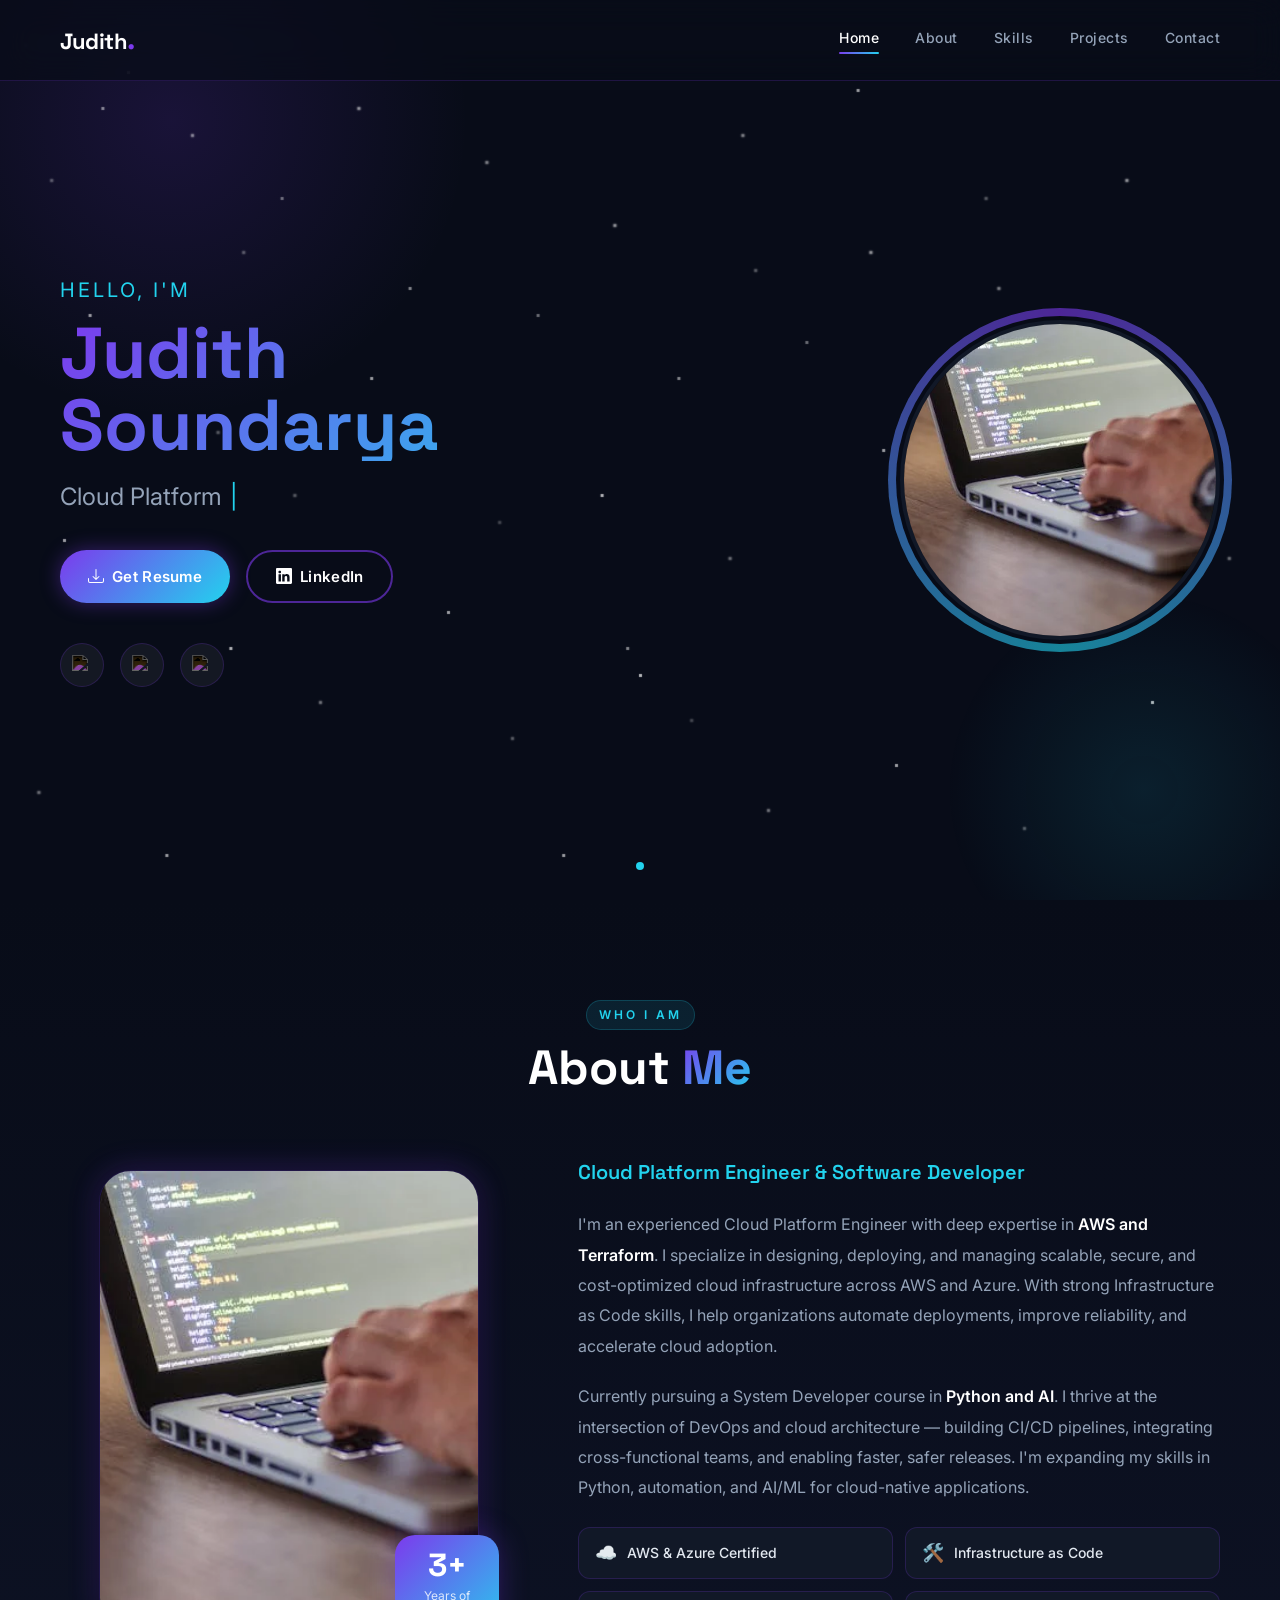
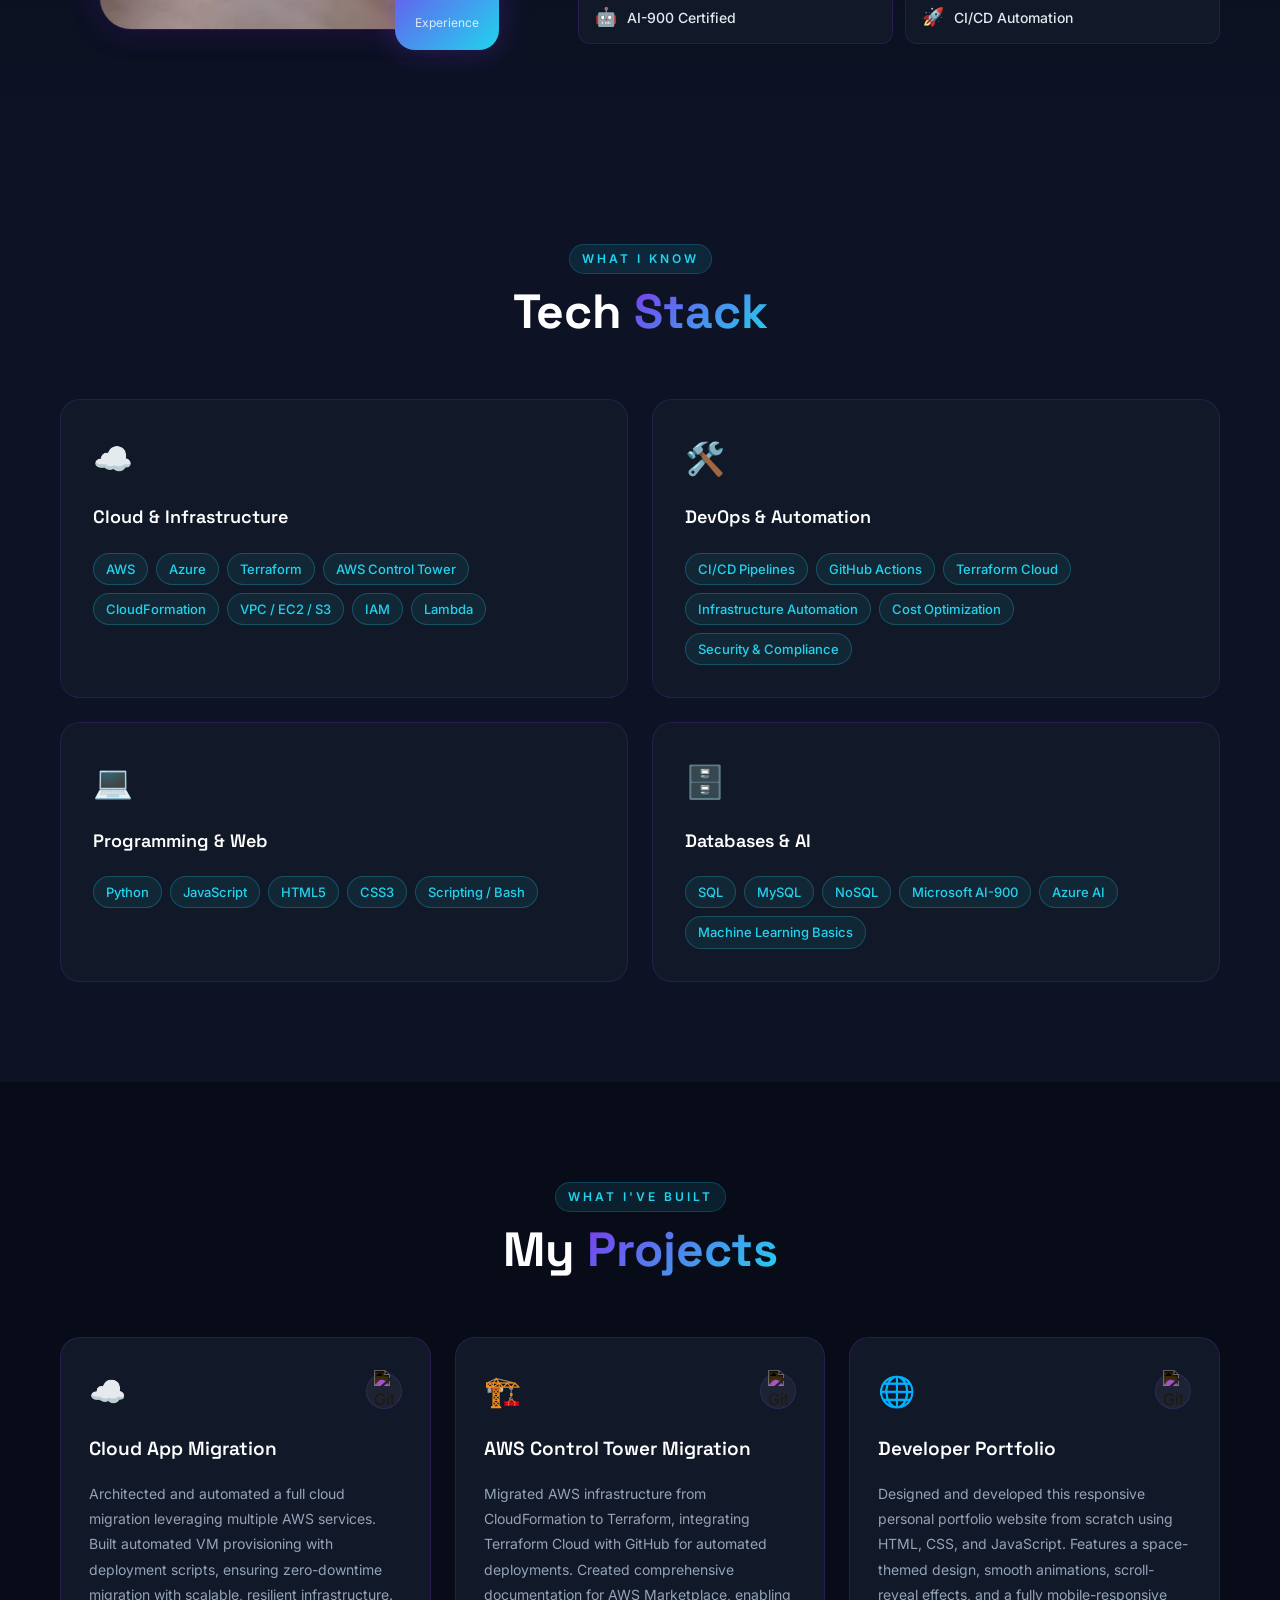
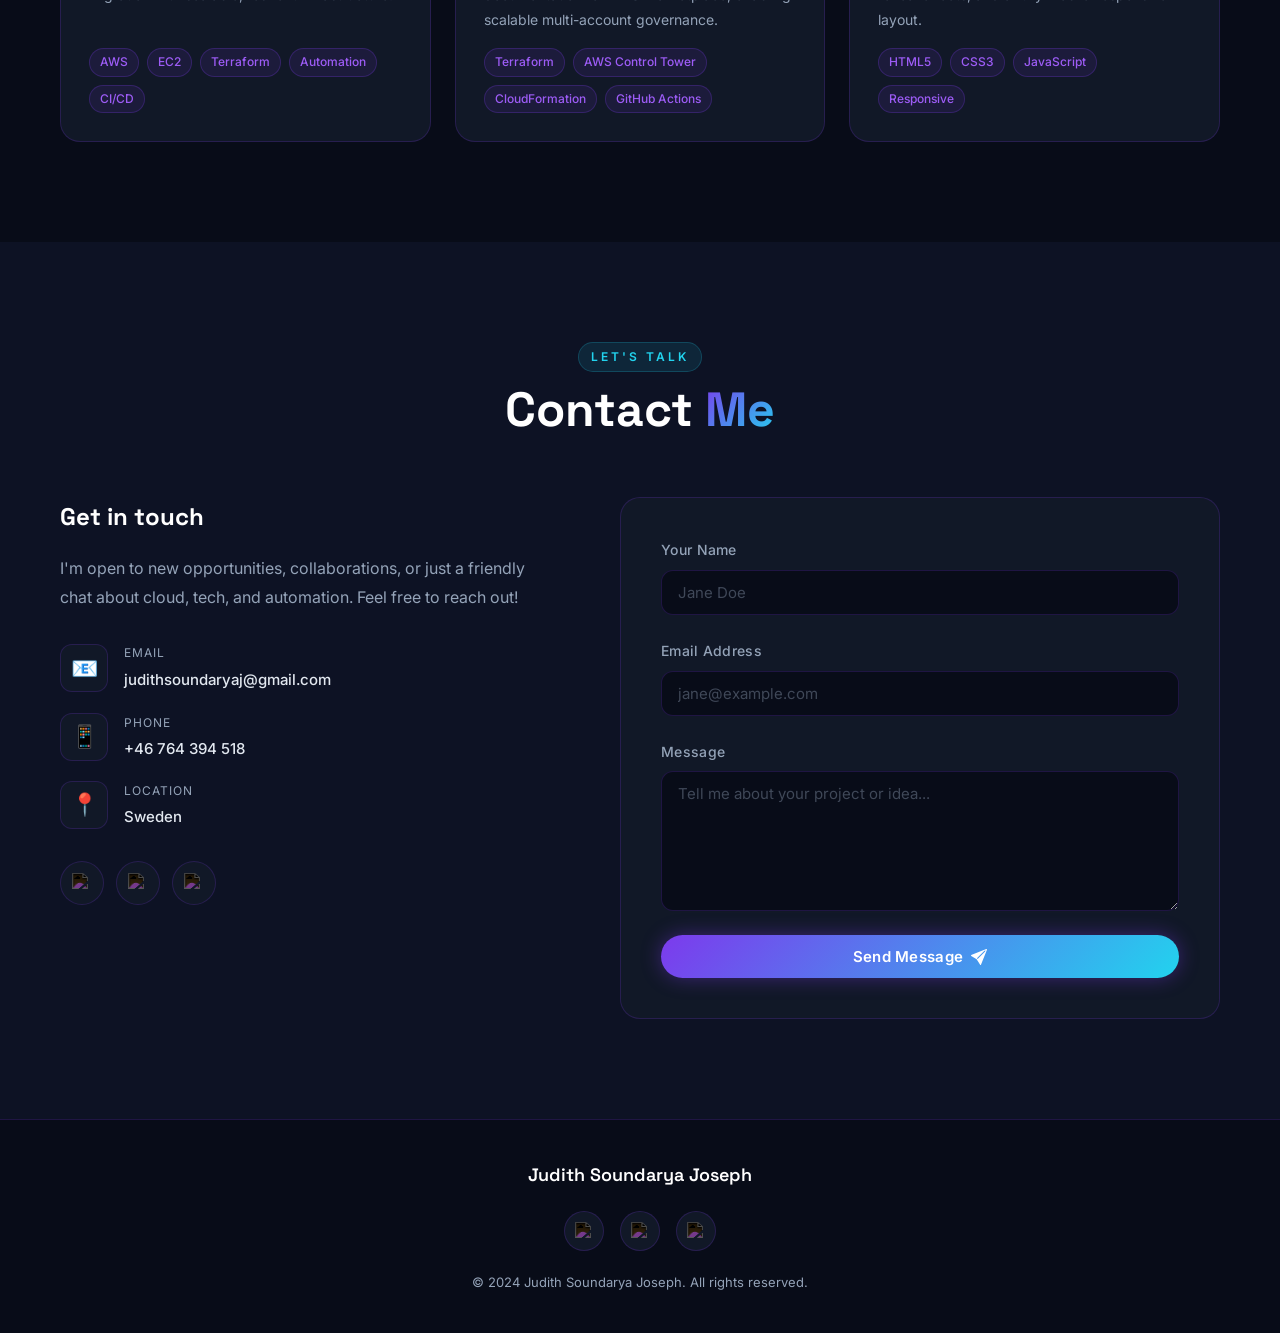
==== index.html @ a91fd7ee "Create index.html for personal portfolio This HTML file serves as a personal portfolio for Judith So" ====
<!DOCTYPE html>
<html lang="en">
<head>
    <meta charset="utf-8">
    <meta name="viewport" content="width=device-width, initial-scale=1">
    <meta name="description" content="Judith Soundarya Joseph — Cloud Platform Engineer specializing in AWS, Terraform, and DevOps. Portfolio showcasing cloud infrastructure, automation, and software engineering projects.">
    <meta property="og:title" content="Judith Soundarya Joseph | Cloud Platform Engineer">
    <meta property="og:description" content="Cloud Platform Engineer with 3+ years of experience in AWS, Terraform, and DevOps automation.">
    <meta property="og:type" content="website">
    <title>Judith Soundarya Joseph | Cloud Platform Engineer</title>
    <link rel="preconnect" href="https://fonts.googleapis.com">
    <link rel="preconnect" href="https://fonts.gstatic.com" crossorigin>
    <link href="https://fonts.googleapis.com/css2?family=Inter:wght@300;400;500;600;700;800&family=Space+Grotesk:wght@400;500;600;700&display=swap" rel="stylesheet">
    <link rel="stylesheet" href="portfolio.css">
    <link rel="stylesheet" href="responsive.css">
</head>

<body>

    <!-- ===== NAVBAR ===== -->
    <header class="header" id="header">
        <nav class="navbar" id="navbar">
            <div class="logo">
                <a href="#home" class="logo-link">
                    <span class="logo-text">Judith<span class="logo-accent">.</span></span>
                </a>
            </div>
            <div class="menu-list-text" id="menu-list-text">
                <a href="#home" class="nav-link active" id="nav-home">Home</a>
                <a href="#about" class="nav-link" id="nav-about">About</a>
                <a href="#skills" class="nav-link" id="nav-skills">Skills</a>
                <a href="#projects" class="nav-link" id="nav-projects">Projects</a>
                <a href="#contact" class="nav-link" id="nav-contact">Contact</a>
            </div>
            <button class="hamburger" id="hamburger" aria-label="Toggle menu" aria-expanded="false">
                <span class="ham-bar"></span>
                <span class="ham-bar"></span>
                <span class="ham-bar"></span>
            </button>
        </nav>
    </header>

    <!-- ===== HERO ===== -->
    <section id="home" class="hero">
        <div class="stars"></div>
        <div class="shooting-star"></div>
        <div class="shooting-star"></div>
        <div class="shooting-star"></div>
        <div class="shooting-star"></div>
        <div class="shooting-star"></div>
        <div class="hero-content">
            <p class="greet-heading reveal">Hello, I'm</p>
            <h1 class="my-heading reveal">Judith Soundarya</h1>
            <h2 class="sub-heading reveal">
                <span class="typed-text" id="typed-text"></span><span class="cursor">|</span>
            </h2>
            <div class="hero-buttons reveal">
                <a href="JudithSoundaryaJResume.docx" target="_blank" class="btn primary-btn" id="btn-resume">
                    <svg xmlns="http://www.w3.org/2000/svg" width="16" height="16" fill="currentColor" viewBox="0 0 16 16"><path d="M.5 9.9a.5.5 0 0 1 .5.5v2.5a1 1 0 0 0 1 1h12a1 1 0 0 0 1-1v-2.5a.5.5 0 0 1 1 0v2.5a2 2 0 0 1-2 2H2a2 2 0 0 1-2-2v-2.5a.5.5 0 0 1 .5-.5z"/><path d="M7.646 11.854a.5.5 0 0 0 .708 0l3-3a.5.5 0 0 0-.708-.708L8.5 10.293V1.5a.5.5 0 0 0-1 0v8.793L5.354 8.146a.5.5 0 1 0-.708.708l3 3z"/></svg>
                    Get Resume
                </a>
                <a href="https://www.linkedin.com/in/judith-soundarya-joseph-0592a0141" target="_blank" class="btn ghost-btn" id="btn-linkedin">
                    <svg xmlns="http://www.w3.org/2000/svg" width="16" height="16" fill="currentColor" viewBox="0 0 16 16"><path d="M0 1.146C0 .513.526 0 1.175 0h13.65C15.474 0 16 .513 16 1.146v13.708c0 .633-.526 1.146-1.175 1.146H1.175C.526 16 0 15.487 0 14.854V1.146zm4.943 12.248V6.169H2.542v7.225h2.401zm-1.2-8.212c.837 0 1.358-.554 1.358-1.248-.015-.709-.52-1.248-1.342-1.248-.822 0-1.359.54-1.359 1.248 0 .694.521 1.248 1.327 1.248h.016zm4.908 8.212V9.359c0-.216.016-.432.08-.586.173-.431.568-.878 1.232-.878.869 0 1.216.662 1.216 1.634v3.865h2.401V9.25c0-2.22-1.184-3.252-2.764-3.252-1.274 0-1.845.7-2.165 1.193v.025h-.016a5.54 5.54 0 0 1 .016-.025V6.169h-2.4c.03.678 0 7.225 0 7.225h2.4z"/></svg>
                    LinkedIn
                </a>
            </div>
            <div class="hero-social reveal">
                <a href="https://github.com/judith2702" target="_blank" class="social-link" aria-label="GitHub">
                    <img src="icons/github.svg" alt="GitHub" class="hero-social-icon">
                </a>
                <a href="https://www.instagram.com/judith_shajoe?utm_source=qr&igsh=MWVqMm1wNnYyNDZhdg==" target="_blank" class="social-link" aria-label="Instagram">
                    <img src="icons/instagram.svg" alt="Instagram" class="hero-social-icon">
                </a>
                <a href="https://www.linkedin.com/in/judith-soundarya-joseph-0592a0141" target="_blank" class="social-link" aria-label="LinkedIn">
                    <img src="icons/linkedin.svg" alt="LinkedIn" class="hero-social-icon">
                </a>
            </div>
        </div>
        <div class="hero-image-wrapper reveal">
            <div class="hero-image-ring"></div>
            <img src="myimage.png" alt="Judith Soundarya Joseph" class="hero-image">
        </div>
        <a href="#about" class="scroll-down" aria-label="Scroll down">
            <span class="scroll-dot"></span>
        </a>
    </section>

    <!-- ===== ABOUT ===== -->
    <section id="about" class="about">
        <div class="section-header reveal">
            <span class="section-tag">Who I am</span>
            <h2 class="section-title">About <span class="accent">Me</span></h2>
        </div>
        <div class="about-grid">
            <div class="about-image-col reveal">
                <div class="about-img-container">
                    <img src="myimage.png" alt="Judith Soundarya Joseph" class="about-img">
                    <div class="about-img-badge">
                        <span class="badge-number">3+</span>
                        <span class="badge-label">Years of<br>Experience</span>
                    </div>
                </div>
            </div>
            <div class="about-text-col reveal">
                <h3 class="about-subtitle">Cloud Platform Engineer &amp; Software Developer</h3>
                <p class="about-para">
                    I'm an experienced Cloud Platform Engineer with deep expertise in <strong>AWS and Terraform</strong>.
                    I specialize in designing, deploying, and managing scalable, secure, and cost-optimized cloud infrastructure
                    across AWS and Azure. With strong Infrastructure as Code skills, I help organizations automate deployments,
                    improve reliability, and accelerate cloud adoption.
                </p>
                <p class="about-para">
                    Currently pursuing a System Developer course in <strong>Python and AI</strong>.
                    I thrive at the intersection of DevOps and cloud architecture — building CI/CD pipelines,
                    integrating cross-functional teams, and enabling faster, safer releases. I'm expanding my skills
                    in Python, automation, and AI/ML for cloud-native applications.
                </p>
                <div class="about-highlights">
                    <div class="highlight-item">
                        <span class="highlight-icon">☁️</span>
                        <span>AWS &amp; Azure Certified</span>
                    </div>
                    <div class="highlight-item">
                        <span class="highlight-icon">🛠️</span>
                        <span>Infrastructure as Code</span>
                    </div>
                    <div class="highlight-item">
                        <span class="highlight-icon">🤖</span>
                        <span>AI-900 Certified</span>
                    </div>
                    <div class="highlight-item">
                        <span class="highlight-icon">🚀</span>
                        <span>CI/CD Automation</span>
                    </div>
                </div>
            </div>
        </div>
    </section>

    <!-- ===== SKILLS ===== -->
    <section id="skills" class="skills">
        <div class="section-header reveal">
            <span class="section-tag">What I know</span>
            <h2 class="section-title">Tech <span class="accent">Stack</span></h2>
        </div>
        <div class="skills-grid">

            <div class="skill-category reveal">
                <div class="skill-category-icon">☁️</div>
                <h3 class="skill-category-title">Cloud &amp; Infrastructure</h3>
                <div class="skill-badges">
                    <span class="skill-badge">AWS</span>
                    <span class="skill-badge">Azure</span>
                    <span class="skill-badge">Terraform</span>
                    <span class="skill-badge">AWS Control Tower</span>
                    <span class="skill-badge">CloudFormation</span>
                    <span class="skill-badge">VPC / EC2 / S3</span>
                    <span class="skill-badge">IAM</span>
                    <span class="skill-badge">Lambda</span>
                </div>
            </div>

            <div class="skill-category reveal">
                <div class="skill-category-icon">🛠️</div>
                <h3 class="skill-category-title">DevOps &amp; Automation</h3>
                <div class="skill-badges">
                    <span class="skill-badge">CI/CD Pipelines</span>
                    <span class="skill-badge">GitHub Actions</span>
                    <span class="skill-badge">Terraform Cloud</span>
                    <span class="skill-badge">Infrastructure Automation</span>
                    <span class="skill-badge">Cost Optimization</span>
                    <span class="skill-badge">Security &amp; Compliance</span>
                </div>
            </div>

            <div class="skill-category reveal">
                <div class="skill-category-icon">💻</div>
                <h3 class="skill-category-title">Programming &amp; Web</h3>
                <div class="skill-badges">
                    <span class="skill-badge">Python</span>
                    <span class="skill-badge">JavaScript</span>
                    <span class="skill-badge">HTML5</span>
                    <span class="skill-badge">CSS3</span>
                    <span class="skill-badge">Scripting / Bash</span>
                </div>
            </div>

            <div class="skill-category reveal">
                <div class="skill-category-icon">🗄️</div>
                <h3 class="skill-category-title">Databases &amp; AI</h3>
                <div class="skill-badges">
                    <span class="skill-badge">SQL</span>
                    <span class="skill-badge">MySQL</span>
                    <span class="skill-badge">NoSQL</span>
                    <span class="skill-badge">Microsoft AI-900</span>
                    <span class="skill-badge">Azure AI</span>
                    <span class="skill-badge">Machine Learning Basics</span>
                </div>
            </div>

        </div>
    </section>

    <!-- ===== PROJECTS ===== -->
    <section id="projects" class="projects">
        <div class="section-header reveal">
            <span class="section-tag">What I've built</span>
            <h2 class="section-title">My <span class="accent">Projects</span></h2>
        </div>
        <div class="projects-grid">

            <div class="project-card reveal">
                <div class="project-card-header">
                    <span class="project-icon">☁️</span>
                    <div class="project-links">
                        <a href="https://github.com/judith2702" target="_blank" class="project-link-icon" aria-label="View on GitHub">
                            <img src="icons/github.svg" alt="GitHub" style="width:20px;filter:invert(1)">
                        </a>
                    </div>
                </div>
                <h3 class="project-title">Cloud App Migration</h3>
                <p class="project-desc">
                    Architected and automated a full cloud migration leveraging multiple AWS services.
                    Built automated VM provisioning with deployment scripts, ensuring zero-downtime migration
                    with scalable, resilient infrastructure.
                </p>
                <div class="project-tags">
                    <span class="project-tag">AWS</span>
                    <span class="project-tag">EC2</span>
                    <span class="project-tag">Terraform</span>
                    <span class="project-tag">Automation</span>
                    <span class="project-tag">CI/CD</span>
                </div>
            </div>

            <div class="project-card reveal">
                <div class="project-card-header">
                    <span class="project-icon">🏗️</span>
                    <div class="project-links">
                        <a href="https://github.com/judith2702" target="_blank" class="project-link-icon" aria-label="View on GitHub">
                            <img src="icons/github.svg" alt="GitHub" style="width:20px;filter:invert(1)">
                        </a>
                    </div>
                </div>
                <h3 class="project-title">AWS Control Tower Migration</h3>
                <p class="project-desc">
                    Migrated AWS infrastructure from CloudFormation to Terraform, integrating Terraform Cloud
                    with GitHub for automated deployments. Created comprehensive documentation
                    for AWS Marketplace, enabling scalable multi-account governance.
                </p>
                <div class="project-tags">
                    <span class="project-tag">Terraform</span>
                    <span class="project-tag">AWS Control Tower</span>
                    <span class="project-tag">CloudFormation</span>
                    <span class="project-tag">GitHub Actions</span>
                </div>
            </div>

            <div class="project-card reveal">
                <div class="project-card-header">
                    <span class="project-icon">🌐</span>
                    <div class="project-links">
                        <a href="https://github.com/judith2702" target="_blank" class="project-link-icon" aria-label="View on GitHub">
                            <img src="icons/github.svg" alt="GitHub" style="width:20px;filter:invert(1)">
                        </a>
                    </div>
                </div>
                <h3 class="project-title">Developer Portfolio</h3>
                <p class="project-desc">
                    Designed and developed this responsive personal portfolio website from scratch using
                    HTML, CSS, and JavaScript. Features a space-themed design, smooth animations,
                    scroll-reveal effects, and a fully mobile-responsive layout.
                </p>
                <div class="project-tags">
                    <span class="project-tag">HTML5</span>
                    <span class="project-tag">CSS3</span>
                    <span class="project-tag">JavaScript</span>
                    <span class="project-tag">Responsive</span>
                </div>
            </div>

        </div>
    </section>

    <!-- ===== CONTACT ===== -->
    <section id="contact" class="contact">
        <div class="section-header reveal">
            <span class="section-tag">Let's talk</span>
            <h2 class="section-title">Contact <span class="accent">Me</span></h2>
        </div>
        <div class="contact-grid">
            <div class="contact-info reveal">
                <h3 class="contact-info-title">Get in touch</h3>
                <p class="contact-info-desc">
                    I'm open to new opportunities, collaborations, or just a friendly chat
                    about cloud, tech, and automation. Feel free to reach out!
                </p>
                <div class="contact-details-list">
                    <div class="contact-detail-item">
                        <div class="contact-detail-icon">📧</div>
                        <div>
                            <p class="contact-detail-label">Email</p>
                            <a href="mailto:judithsoundaryaj@gmail.com" class="contact-detail-value">judithsoundaryaj@gmail.com</a>
                        </div>
                    </div>
                    <div class="contact-detail-item">
                        <div class="contact-detail-icon">📱</div>
                        <div>
                            <p class="contact-detail-label">Phone</p>
                            <p class="contact-detail-value">+46 764 394 518</p>
                        </div>
                    </div>
                    <div class="contact-detail-item">
                        <div class="contact-detail-icon">📍</div>
                        <div>
                            <p class="contact-detail-label">Location</p>
                            <p class="contact-detail-value">Sweden</p>
                        </div>
                    </div>
                </div>
                <div class="contact-socials">
                    <a href="https://www.linkedin.com/in/judith-soundarya-joseph-0592a0141" target="_blank" class="contact-social-btn" aria-label="LinkedIn">
                        <img src="icons/linkedin.svg" alt="LinkedIn" class="social-icon-sm">
                    </a>
                    <a href="https://github.com/judith2702" target="_blank" class="contact-social-btn" aria-label="GitHub">
                        <img src="icons/github.svg" alt="GitHub" class="social-icon-sm">
                    </a>
                    <a href="https://www.instagram.com/judith_shajoe?utm_source=qr&igsh=MWVqMm1wNnYyNDZhdg==" target="_blank" class="contact-social-btn" aria-label="Instagram">
                        <img src="icons/instagram.svg" alt="Instagram" class="social-icon-sm">
                    </a>
                </div>
            </div>
            <div class="contact-form-wrapper reveal">
                <form class="contact-form" id="contact-form" action="https://formspree.io/f/xjudith" method="POST">
                    <div class="form-group">
                        <label for="contact-name" class="form-label">Your Name</label>
                        <input type="text" id="contact-name" name="name" class="form-input" placeholder="Jane Doe" required>
                    </div>
                    <div class="form-group">
                        <label for="contact-email" class="form-label">Email Address</label>
                        <input type="email" id="contact-email" name="email" class="form-input" placeholder="jane@example.com" required>
                    </div>
                    <div class="form-group">
                        <label for="contact-message" class="form-label">Message</label>
                        <textarea id="contact-message" name="message" class="form-input form-textarea" placeholder="Tell me about your project or idea..." rows="5" required></textarea>
                    </div>
                    <button type="submit" class="btn primary-btn form-submit-btn" id="btn-send">
                        <span id="btn-send-text">Send Message</span>
                        <svg xmlns="http://www.w3.org/2000/svg" width="16" height="16" fill="currentColor" viewBox="0 0 16 16"><path d="M15.964.686a.5.5 0 0 0-.65-.65L.767 5.855H.766l-.452.18a.5.5 0 0 0-.082.887l.41.26.001.002 4.995 3.178 3.178 4.995.002.002.26.41a.5.5 0 0 0 .886-.083l6-15Zm-1.833 1.89L6.637 10.07l-.215-.338a.5.5 0 0 0-.154-.154l-.338-.215 7.494-7.494 1.178-.471-.47 1.178Z"/></svg>
                    </button>
                    <p class="form-success" id="form-success">✅ Thank you! Your message has been sent.</p>
                </form>
            </div>
        </div>
    </section>

    <!-- ===== FOOTER ===== -->
    <footer class="footer">
        <div class="footer-content">
            <p class="footer-name">Judith Soundarya Joseph</p>
            <div class="footer-socials">
                <a href="https://www.instagram.com/judith_shajoe?utm_source=qr&igsh=MWVqMm1wNnYyNDZhdg==" target="_blank" class="footer-social-link" aria-label="Instagram">
                    <img src="icons/instagram.svg" alt="Instagram" class="footer-icon">
                </a>
                <a href="https://www.linkedin.com/in/judith-soundarya-joseph-0592a0141" target="_blank" class="footer-social-link" aria-label="LinkedIn">
                    <img src="icons/linkedin.svg" alt="LinkedIn" class="footer-icon">
                </a>
                <a href="https://github.com/judith2702" target="_blank" class="footer-social-link" aria-label="GitHub">
                    <img src="icons/github.svg" alt="GitHub" class="footer-icon">
                </a>
            </div>
            <p class="copyright">© 2024 Judith Soundarya Joseph. All rights reserved.</p>
        </div>
    </footer>

    <!-- Scroll to Top -->
    <button class="scroll-top-btn" id="scroll-top-btn" aria-label="Scroll to top">▲</button>

    <script src="script.js"></script>
</body>
</html>
---- portfolio.css ----
/* ============================================================
   CSS CUSTOM PROPERTIES — Design Tokens
   ============================================================ */
:root {
    --clr-bg:           #080c18;
    --clr-bg-2:         #0d1224;
    --clr-surface:      #111827;
    --clr-surface-2:    #1a2235;
    --clr-border:       rgba(124, 58, 237, 0.2);
    --clr-primary:      #7c3aed;
    --clr-primary-light:#9d5cf6;
    --clr-accent:       #22d3ee;
    --clr-accent-2:     #34d399;
    --clr-text:         #e2e8f0;
    --clr-text-muted:   #94a3b8;
    --clr-white:        #ffffff;
    --clr-gradient:     linear-gradient(135deg, #7c3aed, #22d3ee);

    --font-sans:        'Inter', sans-serif;
    --font-display:     'Space Grotesk', sans-serif;

    --radius-sm:        6px;
    --radius-md:        12px;
    --radius-lg:        20px;
    --radius-xl:        32px;
    --radius-full:      9999px;

    --shadow-glow:      0 0 30px rgba(124, 58, 237, 0.3);
    --shadow-card:      0 4px 24px rgba(0, 0, 0, 0.4);
    --shadow-accent:    0 0 20px rgba(34, 211, 238, 0.2);

    --transition:       all 0.3s ease;
    --transition-slow:  all 0.5s ease;
}

/* ============================================================
   RESET & BASE
   ============================================================ */
*, *::before, *::after {
    box-sizing: border-box;
    margin: 0;
    padding: 0;
}
html {
    font-size: 62.5%; /* 1rem = 10px */
    scroll-behavior: smooth;
}
body {
    font-family: var(--font-sans);
    font-size: 1.6rem;
    background-color: var(--clr-bg);
    color: var(--clr-text);
    line-height: 1.7;
    overflow-x: hidden;
}
a {
    text-decoration: none;
    color: inherit;
}
ul { list-style: none; }
img { max-width: 100%; display: block; }
button { font-family: inherit; }

/* ============================================================
   STARS BACKGROUND
   ============================================================ */
.stars {
    width: 1px;
    height: 1px;
    position: fixed;
    top: 0; left: 0;
    background: transparent;
    box-shadow:
        2vw 5vh 2px 1px rgba(255,255,255,0.7),
        10vw 8vh 1px 1px rgba(255,255,255,0.5),
        15vw 15vh 2px 1px rgba(255,255,255,0.6),
        22vw 22vh 1px 1px rgba(255,255,255,0.4),
        28vw 12vh 2px 1px rgba(255,255,255,0.7),
        32vw 32vh 1px 1px rgba(255,255,255,0.5),
        38vw 18vh 2px 1px rgba(255,255,255,0.6),
        42vw 35vh 1px 1px rgba(255,255,255,0.4),
        48vw 25vh 2px 1px rgba(255,255,255,0.7),
        53vw 42vh 1px 1px rgba(255,255,255,0.5),
        58vw 15vh 2px 1px rgba(255,255,255,0.6),
        63vw 38vh 1px 1px rgba(255,255,255,0.4),
        68vw 28vh 2px 1px rgba(255,255,255,0.7),
        73vw 45vh 1px 1px rgba(255,255,255,0.5),
        78vw 32vh 2px 1px rgba(255,255,255,0.6),
        83vw 48vh 1px 1px rgba(255,255,255,0.4),
        88vw 20vh 2px 1px rgba(255,255,255,0.7),
        93vw 52vh 1px 1px rgba(255,255,255,0.5),
        5vw 60vh 1px 1px rgba(255,255,255,0.6),
        12vw 65vh 2px 1px rgba(255,255,255,0.4),
        18vw 72vh 1px 1px rgba(255,255,255,0.7),
        25vw 78vh 2px 1px rgba(255,255,255,0.5),
        35vw 68vh 1px 1px rgba(255,255,255,0.6),
        40vw 82vh 2px 1px rgba(255,255,255,0.4),
        50vw 75vh 1px 1px rgba(255,255,255,0.7),
        60vw 90vh 2px 1px rgba(255,255,255,0.5),
        70vw 85vh 1px 1px rgba(255,255,255,0.6),
        80vw 92vh 2px 1px rgba(255,255,255,0.4),
        90vw 78vh 1px 1px rgba(255,255,255,0.7),
        96vw 62vh 2px 1px rgba(255,255,255,0.5),
        7vw 35vh 1px 1px rgba(255,255,255,0.6),
        17vw 48vh 2px 1px rgba(255,255,255,0.4),
        47vw 55vh 1px 1px rgba(255,255,255,0.7),
        57vw 62vh 2px 1px rgba(255,255,255,0.5),
        67vw 10vh 1px 1px rgba(255,255,255,0.6),
        77vw 22vh 2px 1px rgba(255,255,255,0.4),
        87vw 38vh 1px 1px rgba(255,255,255,0.7),
        3vw 88vh 2px 1px rgba(255,255,255,0.5),
        13vw 95vh 1px 1px rgba(255,255,255,0.6),
        23vw 55vh 2px 1px rgba(255,255,255,0.4);
    animation: twinkle 6s infinite ease-in-out alternate;
    pointer-events: none;
    z-index: 0;
}
.stars::after {
    content: '';
    position: absolute;
    width: 1px;
    height: 1px;
    background: transparent;
    box-shadow:
        8vw 12vh 1px 1px rgba(255,255,255,0.5),
        19vw 28vh 2px 1px rgba(255,255,255,0.4),
        29vw 42vh 1px 1px rgba(255,255,255,0.6),
        39vw 58vh 2px 1px rgba(255,255,255,0.3),
        49vw 72vh 1px 1px rgba(255,255,255,0.5),
        59vw 30vh 2px 1px rgba(255,255,255,0.4),
        69vw 50vh 1px 1px rgba(255,255,255,0.6),
        79vw 65vh 2px 1px rgba(255,255,255,0.3),
        89vw 45vh 1px 1px rgba(255,255,255,0.5),
        4vw 20vh 2px 1px rgba(255,255,255,0.4),
        44vw 95vh 1px 1px rgba(255,255,255,0.6),
        54vw 80vh 2px 1px rgba(255,255,255,0.3);
    animation: twinkle 9s infinite ease-in-out alternate reverse;
}
@keyframes twinkle {
    0%   { opacity: 0.4; }
    50%  { opacity: 1; }
    100% { opacity: 0.6; }
}

/* ============================================================
   SHOOTING STARS
   ============================================================ */
.shooting-star {
    position: fixed;
    width: 120px;
    height: 2px;
    background: linear-gradient(90deg, var(--clr-accent), transparent);
    border-radius: var(--radius-full);
    animation: shoot 4s infinite ease-in;
    pointer-events: none;
    z-index: 0;
}
.shooting-star:nth-child(2) { top: 10%; left: -120px; animation-delay: 0s; }
.shooting-star:nth-child(3) { top: 25%; left: -120px; animation-delay: 1.2s; }
.shooting-star:nth-child(4) { top: 45%; left: -120px; animation-delay: 2.4s; }
.shooting-star:nth-child(5) { top: 60%; left: -120px; animation-delay: 3.1s; }
.shooting-star:nth-child(6) { top: 80%; left: -120px; animation-delay: 0.6s; }
@keyframes shoot {
    0%   { transform: translateX(0) translateY(0) rotate(20deg); opacity: 1; }
    100% { transform: translateX(130vw) translateY(40vh) rotate(20deg); opacity: 0; }
}

/* ============================================================
   SCROLL REVEAL
   ============================================================ */
.reveal {
    opacity: 0;
    transform: translateY(30px);
    transition: opacity 0.7s ease, transform 0.7s ease;
}
.reveal.visible {
    opacity: 1;
    transform: translateY(0);
}
.reveal:nth-child(2) { transition-delay: 0.1s; }
.reveal:nth-child(3) { transition-delay: 0.2s; }
.reveal:nth-child(4) { transition-delay: 0.3s; }

/* ============================================================
   NAVBAR
   ============================================================ */
.header {
    position: fixed;
    top: 0; left: 0; right: 0;
    z-index: 1000;
}
.navbar {
    display: flex;
    align-items: center;
    justify-content: space-between;
    padding: 1.6rem 6rem;
    background: rgba(8, 12, 24, 0.75);
    backdrop-filter: blur(16px);
    -webkit-backdrop-filter: blur(16px);
    border-bottom: 1px solid var(--clr-border);
    transition: var(--transition);
}
.navbar.scrolled {
    padding: 1rem 6rem;
    background: rgba(8, 12, 24, 0.95);
    box-shadow: 0 4px 30px rgba(0,0,0,0.5);
}
.logo-link { display: flex; align-items: center; }
.logo-text {
    font-family: var(--font-display);
    font-size: 2.2rem;
    font-weight: 700;
    color: var(--clr-white);
    letter-spacing: -0.5px;
}
.logo-accent {
    color: var(--clr-primary);
    font-size: 2.8rem;
}
.menu-list-text {
    display: flex;
    align-items: center;
    gap: 3.6rem;
}
.nav-link {
    font-size: 1.4rem;
    font-weight: 500;
    color: var(--clr-text-muted);
    letter-spacing: 0.5px;
    position: relative;
    padding-bottom: 4px;
    transition: var(--transition);
}
.nav-link::after {
    content: '';
    position: absolute;
    bottom: 0; left: 0;
    width: 0; height: 2px;
    background: var(--clr-gradient);
    border-radius: var(--radius-full);
    transition: width 0.3s ease;
}
.nav-link:hover, .nav-link.active {
    color: var(--clr-white);
}
.nav-link:hover::after, .nav-link.active::after {
    width: 100%;
}

/* Hamburger */
.hamburger {
    display: none;
    flex-direction: column;
    gap: 5px;
    background: none;
    border: none;
    cursor: pointer;
    padding: 4px;
    z-index: 1100;
}
.ham-bar {
    display: block;
    width: 24px;
    height: 2px;
    background: var(--clr-text);
    border-radius: var(--radius-full);
    transition: var(--transition);
}
.hamburger.open .ham-bar:nth-child(1) { transform: translateY(7px) rotate(45deg); }
.hamburger.open .ham-bar:nth-child(2) { opacity: 0; transform: scaleX(0); }
.hamburger.open .ham-bar:nth-child(3) { transform: translateY(-7px) rotate(-45deg); }

/* ============================================================
   SECTION SHARED STYLES
   ============================================================ */
section {
    padding: 10rem 6rem;
    position: relative;
    z-index: 1;
}
.section-header {
    text-align: center;
    margin-bottom: 6rem;
}
.section-tag {
    display: inline-block;
    font-size: 1.2rem;
    font-weight: 600;
    text-transform: uppercase;
    letter-spacing: 3px;
    color: var(--clr-accent);
    margin-bottom: 1.2rem;
    background: rgba(34, 211, 238, 0.1);
    padding: 0.4rem 1.2rem;
    border-radius: var(--radius-full);
    border: 1px solid rgba(34, 211, 238, 0.2);
}
.section-title {
    font-family: var(--font-display);
    font-size: clamp(3rem, 5vw, 4.8rem);
    font-weight: 700;
    color: var(--clr-white);
    line-height: 1.1;
}
.accent {
    background: var(--clr-gradient);
    -webkit-background-clip: text;
    -webkit-text-fill-color: transparent;
    background-clip: text;
}

/* ============================================================
   BUTTONS
   ============================================================ */
.btn {
    display: inline-flex;
    align-items: center;
    gap: 0.8rem;
    padding: 1.2rem 2.8rem;
    border-radius: var(--radius-full);
    font-size: 1.5rem;
    font-weight: 600;
    cursor: pointer;
    transition: var(--transition);
    border: none;
    letter-spacing: 0.3px;
}
.primary-btn {
    background: var(--clr-gradient);
    color: var(--clr-white);
    box-shadow: 0 0 20px rgba(124, 58, 237, 0.4);
}
.primary-btn:hover {
    transform: translateY(-2px);
    box-shadow: 0 0 30px rgba(124, 58, 237, 0.6);
}
.ghost-btn {
    background: transparent;
    color: var(--clr-white);
    border: 2px solid rgba(124, 58, 237, 0.6);
}
.ghost-btn:hover {
    background: rgba(124, 58, 237, 0.15);
    border-color: var(--clr-primary);
    transform: translateY(-2px);
}

/* ============================================================
   HERO SECTION
   ============================================================ */
.hero {
    min-height: 100vh;
    display: flex;
    align-items: center;
    justify-content: space-between;
    gap: 4rem;
    padding: 12rem 6rem 6rem;
    position: relative;
    overflow: hidden;
}
.hero::before {
    content: '';
    position: absolute;
    top: -20%;
    left: -10%;
    width: 600px;
    height: 600px;
    background: radial-gradient(circle, rgba(124, 58, 237, 0.15) 0%, transparent 70%);
    border-radius: 50%;
    pointer-events: none;
}
.hero::after {
    content: '';
    position: absolute;
    bottom: -10%;
    right: -5%;
    width: 400px;
    height: 400px;
    background: radial-gradient(circle, rgba(34, 211, 238, 0.1) 0%, transparent 70%);
    border-radius: 50%;
    pointer-events: none;
}
.hero-content {
    flex: 1;
    max-width: 600px;
    z-index: 2;
}
.greet-heading {
    font-size: clamp(1.6rem, 2vw, 2rem);
    font-weight: 400;
    color: var(--clr-accent);
    letter-spacing: 3px;
    text-transform: uppercase;
    margin-bottom: 1rem;
    display: block;
}
.my-heading {
    font-family: var(--font-display);
    font-size: clamp(4rem, 7vw, 7.2rem);
    font-weight: 800;
    line-height: 1;
    color: var(--clr-white);
    background: var(--clr-gradient);
    -webkit-background-clip: text;
    -webkit-text-fill-color: transparent;
    background-clip: text;
    margin-bottom: 1.6rem;
}
.sub-heading {
    font-size: clamp(1.6rem, 2.5vw, 2.4rem);
    font-weight: 400;
    color: var(--clr-text-muted);
    margin-bottom: 3.2rem;
    min-height: 3.5rem;
}
.cursor {
    display: inline-block;
    color: var(--clr-accent);
    animation: blink 1s step-end infinite;
    margin-left: 2px;
}
@keyframes blink {
    0%, 100% { opacity: 1; }
    50%       { opacity: 0; }
}
.hero-buttons {
    display: flex;
    flex-wrap: wrap;
    gap: 1.6rem;
    margin-bottom: 4rem;
}
.hero-social {
    display: flex;
    align-items: center;
    gap: 1.6rem;
}
.social-link {
    display: flex;
    align-items: center;
    justify-content: center;
    width: 44px; height: 44px;
    border-radius: 50%;
    background: rgba(255,255,255,0.05);
    border: 1px solid var(--clr-border);
    transition: var(--transition);
}
.social-link:hover {
    background: rgba(124, 58, 237, 0.2);
    border-color: var(--clr-primary);
    transform: translateY(-3px);
    box-shadow: var(--shadow-glow);
}
.hero-social-icon {
    width: 20px;
    height: 20px;
    filter: invert(1) brightness(0.8);
}
.social-link:hover .hero-social-icon {
    filter: invert(1) brightness(1);
}

/* Hero Image */
.hero-image-wrapper {
    position: relative;
    flex-shrink: 0;
    z-index: 2;
}
.hero-image-ring {
    position: absolute;
    inset: -12px;
    border-radius: 50%;
    background: conic-gradient(from 0deg, var(--clr-primary), var(--clr-accent), var(--clr-primary));
    animation: spin 8s linear infinite;
    opacity: 0.6;
}
.hero-image-ring::before {
    content: '';
    position: absolute;
    inset: 8px;
    border-radius: 50%;
    background: var(--clr-bg);
}
.hero-image {
    width: 320px;
    height: 320px;
    border-radius: 50%;
    object-fit: cover;
    position: relative;
    z-index: 1;
    border: 4px solid var(--clr-surface);
}
@keyframes spin {
    to { transform: rotate(360deg); }
}

/* Scroll indicator */
.scroll-down {
    position: absolute;
    bottom: 3rem;
    left: 50%;
    transform: translateX(-50%);
    display: flex;
    flex-direction: column;
    align-items: center;
    z-index: 2;
}
.scroll-dot {
    width: 8px; height: 8px;
    border-radius: 50%;
    background: var(--clr-accent);
    animation: bounce 2s infinite;
}
@keyframes bounce {
    0%, 100% { transform: translateY(0); opacity: 1; }
    50%       { transform: translateY(10px); opacity: 0.4; }
}

/* ============================================================
   ABOUT SECTION
   ============================================================ */
.about {
    background: linear-gradient(to bottom, var(--clr-bg), var(--clr-bg-2));
}
.about-grid {
    display: grid;
    grid-template-columns: 1fr 1.4fr;
    gap: 6rem;
    align-items: center;
}
.about-img-container {
    position: relative;
    width: fit-content;
    margin: 0 auto;
}
.about-img {
    width: 380px;
    height: 460px;
    object-fit: cover;
    border-radius: var(--radius-xl);
    box-shadow: var(--shadow-card), var(--shadow-glow);
    border: 1px solid var(--clr-border);
}
.about-img-badge {
    position: absolute;
    bottom: -20px;
    right: -20px;
    background: var(--clr-gradient);
    border-radius: var(--radius-lg);
    padding: 1.4rem 2rem;
    text-align: center;
    box-shadow: var(--shadow-glow);
}
.badge-number {
    display: block;
    font-family: var(--font-display);
    font-size: 3.2rem;
    font-weight: 800;
    color: var(--clr-white);
    line-height: 1;
}
.badge-label {
    font-size: 1.2rem;
    color: rgba(255,255,255,0.8);
    line-height: 1.4;
}
.about-subtitle {
    font-family: var(--font-display);
    font-size: 2rem;
    font-weight: 600;
    color: var(--clr-accent);
    margin-bottom: 2rem;
}
.about-para {
    font-size: 1.6rem;
    color: var(--clr-text-muted);
    line-height: 1.9;
    margin-bottom: 2rem;
}
.about-para strong {
    color: var(--clr-white);
    font-weight: 600;
}
.about-highlights {
    display: grid;
    grid-template-columns: 1fr 1fr;
    gap: 1.2rem;
    margin-top: 2.4rem;
}
.highlight-item {
    display: flex;
    align-items: center;
    gap: 1rem;
    font-size: 1.4rem;
    font-weight: 500;
    color: var(--clr-text);
    background: var(--clr-surface);
    padding: 1rem 1.6rem;
    border-radius: var(--radius-md);
    border: 1px solid var(--clr-border);
    transition: var(--transition);
}
.highlight-item:hover {
    border-color: var(--clr-primary);
    box-shadow: 0 0 15px rgba(124, 58, 237, 0.2);
    transform: translateY(-2px);
}
.highlight-icon { font-size: 1.8rem; }

/* ============================================================
   SKILLS SECTION
   ============================================================ */
.skills {
    background: var(--clr-bg-2);
}
.skills-grid {
    display: grid;
    grid-template-columns: repeat(2, 1fr);
    gap: 2.4rem;
}
.skill-category {
    background: var(--clr-surface);
    border: 1px solid var(--clr-border);
    border-radius: var(--radius-lg);
    padding: 3.2rem;
    transition: var(--transition);
}
.skill-category:hover {
    border-color: var(--clr-primary);
    box-shadow: var(--shadow-glow);
    transform: translateY(-4px);
}
.skill-category-icon {
    font-size: 3.2rem;
    margin-bottom: 1.6rem;
}
.skill-category-title {
    font-family: var(--font-display);
    font-size: 1.8rem;
    font-weight: 600;
    color: var(--clr-white);
    margin-bottom: 2rem;
}
.skill-badges {
    display: flex;
    flex-wrap: wrap;
    gap: 0.8rem;
}
.skill-badge {
    display: inline-block;
    font-size: 1.3rem;
    font-weight: 500;
    color: var(--clr-accent);
    background: rgba(34, 211, 238, 0.08);
    border: 1px solid rgba(34, 211, 238, 0.25);
    border-radius: var(--radius-full);
    padding: 0.4rem 1.2rem;
    transition: var(--transition);
    cursor: default;
}
.skill-badge:hover {
    background: rgba(34, 211, 238, 0.18);
    border-color: var(--clr-accent);
    transform: scale(1.05);
}

/* ============================================================
   PROJECTS SECTION
   ============================================================ */
.projects {
    background: var(--clr-bg);
}
.projects-grid {
    display: grid;
    grid-template-columns: repeat(3, 1fr);
    gap: 2.4rem;
}
.project-card {
    background: var(--clr-surface);
    border: 1px solid var(--clr-border);
    border-radius: var(--radius-lg);
    padding: 2.8rem;
    display: flex;
    flex-direction: column;
    gap: 1.6rem;
    transition: var(--transition-slow);
    position: relative;
    overflow: hidden;
}
.project-card::before {
    content: '';
    position: absolute;
    top: 0; left: 0; right: 0;
    height: 3px;
    background: var(--clr-gradient);
    transform: scaleX(0);
    transform-origin: left;
    transition: transform 0.4s ease;
}
.project-card:hover {
    border-color: rgba(124, 58, 237, 0.5);
    box-shadow: var(--shadow-glow), var(--shadow-card);
    transform: translateY(-8px);
}
.project-card:hover::before {
    transform: scaleX(1);
}
.project-card-header {
    display: flex;
    justify-content: space-between;
    align-items: center;
}
.project-icon { font-size: 3rem; }
.project-links {
    display: flex;
    gap: 0.8rem;
}
.project-link-icon {
    display: flex;
    align-items: center;
    justify-content: center;
    width: 36px; height: 36px;
    border-radius: 50%;
    background: rgba(255,255,255,0.05);
    border: 1px solid var(--clr-border);
    transition: var(--transition);
}
.project-link-icon:hover {
    background: rgba(124, 58, 237, 0.2);
    border-color: var(--clr-primary);
    transform: scale(1.1);
}
.project-title {
    font-family: var(--font-display);
    font-size: 1.9rem;
    font-weight: 600;
    color: var(--clr-white);
}
.project-desc {
    font-size: 1.4rem;
    color: var(--clr-text-muted);
    line-height: 1.8;
    flex-grow: 1;
}
.project-tags {
    display: flex;
    flex-wrap: wrap;
    gap: 0.8rem;
    margin-top: auto;
}
.project-tag {
    font-size: 1.2rem;
    font-weight: 500;
    color: var(--clr-primary-light);
    background: rgba(124, 58, 237, 0.1);
    border: 1px solid rgba(124, 58, 237, 0.25);
    border-radius: var(--radius-full);
    padding: 0.3rem 1rem;
}

/* ============================================================
   CONTACT SECTION
   ============================================================ */
.contact {
    background: var(--clr-bg-2);
}
.contact-grid {
    display: grid;
    grid-template-columns: 1fr 1.2fr;
    gap: 6rem;
    align-items: start;
}
.contact-info-title {
    font-family: var(--font-display);
    font-size: 2.4rem;
    font-weight: 700;
    color: var(--clr-white);
    margin-bottom: 1.6rem;
}
.contact-info-desc {
    font-size: 1.6rem;
    color: var(--clr-text-muted);
    line-height: 1.8;
    margin-bottom: 3.2rem;
}
.contact-details-list {
    display: flex;
    flex-direction: column;
    gap: 2rem;
    margin-bottom: 3.2rem;
}
.contact-detail-item {
    display: flex;
    align-items: center;
    gap: 1.6rem;
}
.contact-detail-icon {
    font-size: 2.2rem;
    width: 48px; height: 48px;
    display: flex;
    align-items: center;
    justify-content: center;
    background: var(--clr-surface);
    border-radius: var(--radius-md);
    border: 1px solid var(--clr-border);
    flex-shrink: 0;
}
.contact-detail-label {
    font-size: 1.2rem;
    text-transform: uppercase;
    letter-spacing: 1px;
    color: var(--clr-text-muted);
    margin-bottom: 0.2rem;
}
.contact-detail-value {
    font-size: 1.5rem;
    font-weight: 500;
    color: var(--clr-text);
    transition: var(--transition);
}
a.contact-detail-value:hover { color: var(--clr-accent); }
.contact-socials {
    display: flex;
    gap: 1.2rem;
}
.contact-social-btn {
    display: flex;
    align-items: center;
    justify-content: center;
    width: 44px; height: 44px;
    border-radius: 50%;
    background: var(--clr-surface);
    border: 1px solid var(--clr-border);
    transition: var(--transition);
}
.contact-social-btn:hover {
    background: rgba(124, 58, 237, 0.2);
    border-color: var(--clr-primary);
    box-shadow: var(--shadow-glow);
    transform: translateY(-3px);
}
.social-icon-sm {
    width: 20px; height: 20px;
    filter: invert(1) brightness(0.7);
}
.contact-social-btn:hover .social-icon-sm {
    filter: invert(1) brightness(1);
}

/* Contact Form */
.contact-form-wrapper {
    background: var(--clr-surface);
    border: 1px solid var(--clr-border);
    border-radius: var(--radius-lg);
    padding: 4rem;
}
.contact-form {
    display: flex;
    flex-direction: column;
    gap: 2.4rem;
}
.form-group {
    display: flex;
    flex-direction: column;
    gap: 0.8rem;
}
.form-label {
    font-size: 1.4rem;
    font-weight: 500;
    color: var(--clr-text-muted);
    letter-spacing: 0.3px;
}
.form-input {
    width: 100%;
    padding: 1.2rem 1.6rem;
    background: var(--clr-bg);
    border: 1px solid var(--clr-border);
    border-radius: var(--radius-md);
    font-size: 1.5rem;
    font-family: inherit;
    color: var(--clr-text);
    transition: var(--transition);
    outline: none;
}
.form-input::placeholder { color: rgba(148, 163, 184, 0.4); }
.form-input:focus {
    border-color: var(--clr-primary);
    box-shadow: 0 0 0 3px rgba(124, 58, 237, 0.15);
}
.form-textarea {
    resize: vertical;
    min-height: 140px;
}
.form-submit-btn {
    width: 100%;
    justify-content: center;
}
.form-success {
    display: none;
    text-align: center;
    font-size: 1.5rem;
    color: var(--clr-accent-2);
    padding: 1rem;
    border-radius: var(--radius-md);
    background: rgba(52, 211, 153, 0.1);
    border: 1px solid rgba(52, 211, 153, 0.3);
}
.form-success.show { display: block; }

/* ============================================================
   FOOTER
   ============================================================ */
.footer {
    background: var(--clr-bg);
    border-top: 1px solid var(--clr-border);
    padding: 4rem 6rem;
    position: relative;
    z-index: 1;
}
.footer-content {
    display: flex;
    flex-direction: column;
    align-items: center;
    gap: 2rem;
}
.footer-name {
    font-family: var(--font-display);
    font-size: 1.8rem;
    font-weight: 600;
    color: var(--clr-white);
}
.footer-socials {
    display: flex;
    gap: 1.6rem;
}
.footer-social-link {
    display: flex;
    align-items: center;
    justify-content: center;
    width: 40px; height: 40px;
    border-radius: 50%;
    background: var(--clr-surface);
    border: 1px solid var(--clr-border);
    transition: var(--transition);
}
.footer-social-link:hover {
    background: rgba(124, 58, 237, 0.2);
    border-color: var(--clr-primary);
    transform: translateY(-2px);
}
.footer-icon {
    width: 18px; height: 18px;
    filter: invert(1) brightness(0.7);
}
.footer-social-link:hover .footer-icon {
    filter: invert(1) brightness(1);
}
.copyright {
    font-size: 1.3rem;
    color: var(--clr-text-muted);
}

/* ============================================================
   SCROLL TO TOP BUTTON
   ============================================================ */
.scroll-top-btn {
    position: fixed;
    bottom: 3rem;
    right: 3rem;
    width: 48px; height: 48px;
    border-radius: 50%;
    background: var(--clr-gradient);
    color: white;
    border: none;
    font-size: 1.6rem;
    cursor: pointer;
    display: flex;
    align-items: center;
    justify-content: center;
    box-shadow: 0 0 20px rgba(124, 58, 237, 0.5);
    opacity: 0;
    visibility: hidden;
    transform: translateY(20px);
    transition: var(--transition);
    z-index: 999;
}
.scroll-top-btn.visible {
    opacity: 1;
    visibility: visible;
    transform: translateY(0);
}
.scroll-top-btn:hover {
    box-shadow: 0 0 30px rgba(124, 58, 237, 0.7);
    transform: translateY(-3px);
}
---- responsive.css ----
/* ============================================================
   RESPONSIVE CSS — Mobile-First Breakpoints
   ============================================================ */

/* ============================================================
   TABLET — max 1024px
   ============================================================ */
@media screen and (max-width: 1024px) {

    section {
        padding: 8rem 4rem;
    }

    /* Navbar */
    .navbar { padding: 1.6rem 4rem; }
    .navbar.scrolled { padding: 1rem 4rem; }

    /* Hero */
    .hero {
        padding: 10rem 4rem 6rem;
        gap: 3rem;
    }
    .hero-image { width: 260px; height: 260px; }
    .hero-image-ring { inset: -10px; }

    /* Skills */
    .skills-grid {
        grid-template-columns: repeat(2, 1fr);
        gap: 2rem;
    }

    /* Projects */
    .projects-grid {
        grid-template-columns: repeat(2, 1fr);
    }

    /* About */
    .about-grid {
        grid-template-columns: 1fr 1.2fr;
        gap: 4rem;
    }
    .about-img {
        width: 300px;
        height: 380px;
    }

    /* Contact */
    .contact-grid {
        grid-template-columns: 1fr;
        gap: 4rem;
    }
}

/* ============================================================
   SMALL TABLET / LARGE MOBILE — max 768px
   ============================================================ */
@media screen and (max-width: 768px) {

    html { font-size: 58%; }

    section {
        padding: 7rem 2.4rem;
    }

    /* Navbar */
    .navbar {
        padding: 1.4rem 2.4rem;
    }
    .navbar.scrolled {
        padding: 1rem 2.4rem;
    }

    /* Hamburger — show */
    .hamburger { display: flex; }

    /* Nav menu — slide-down mobile version */
    .menu-list-text {
        position: fixed;
        top: 0; left: 0; right: 0;
        height: 100vh;
        flex-direction: column;
        justify-content: center;
        align-items: center;
        gap: 3.6rem;
        background: rgba(8, 12, 24, 0.97);
        backdrop-filter: blur(20px);
        -webkit-backdrop-filter: blur(20px);
        opacity: 0;
        pointer-events: none;
        transform: translateX(100%);
        transition: all 0.4s ease;
        z-index: 1050;
    }
    .menu-list-text.open {
        opacity: 1;
        pointer-events: all;
        transform: translateX(0);
    }
    .nav-link {
        font-size: 2.4rem;
        font-weight: 600;
    }
    .nav-link::after {
        height: 3px;
    }

    /* Hero — stacked */
    .hero {
        flex-direction: column-reverse;
        justify-content: center;
        text-align: center;
        padding: 10rem 2.4rem 6rem;
        gap: 4rem;
    }
    .hero-buttons {
        justify-content: center;
    }
    .hero-social {
        justify-content: center;
    }
    .hero-image {
        width: 220px;
        height: 220px;
    }
    .hero-image-ring { inset: -8px; }

    /* About — stacked */
    .about-grid {
        grid-template-columns: 1fr;
        gap: 4rem;
    }
    .about-img-container {
        max-width: 320px;
    }
    .about-img {
        width: 100%;
        height: 360px;
    }
    .about-img-badge {
        bottom: -16px;
        right: -10px;
    }
    .about-highlights {
        grid-template-columns: 1fr 1fr;
    }

    /* Skills — single column */
    .skills-grid {
        grid-template-columns: 1fr;
    }

    /* Projects — single column */
    .projects-grid {
        grid-template-columns: 1fr;
    }

    /* Contact form */
    .contact-form-wrapper {
        padding: 2.4rem;
    }

    /* Footer */
    .footer {
        padding: 3rem 2.4rem;
    }
}

/* ============================================================
   MOBILE — max 480px
   ============================================================ */
@media screen and (max-width: 480px) {

    html { font-size: 55%; }

    section { padding: 6rem 1.6rem; }

    .navbar { padding: 1.2rem 1.6rem; }

    .hero {
        padding: 9rem 1.6rem 4rem;
    }
    .hero-image {
        width: 180px;
        height: 180px;
    }

    .hero-buttons {
        flex-direction: column;
        align-items: center;
        width: 100%;
    }
    .btn {
        width: 100%;
        justify-content: center;
    }

    .about-highlights {
        grid-template-columns: 1fr;
    }

    .about-img {
        height: 300px;
    }

    .contact-grid {
        gap: 3rem;
    }

    .contact-form-wrapper {
        padding: 2rem 1.6rem;
    }

    .scroll-top-btn {
        bottom: 2rem;
        right: 2rem;
        width: 42px;
        height: 42px;
    }

    .footer { padding: 2.4rem 1.6rem; }
}

/* ============================================================
   EXTRA SMALL — max 360px
   ============================================================ */
@media screen and (max-width: 360px) {

    html { font-size: 50%; }

    .skill-category { padding: 2rem; }
    .project-card { padding: 2rem; }
    .contact-form-wrapper { padding: 1.6rem; }
}
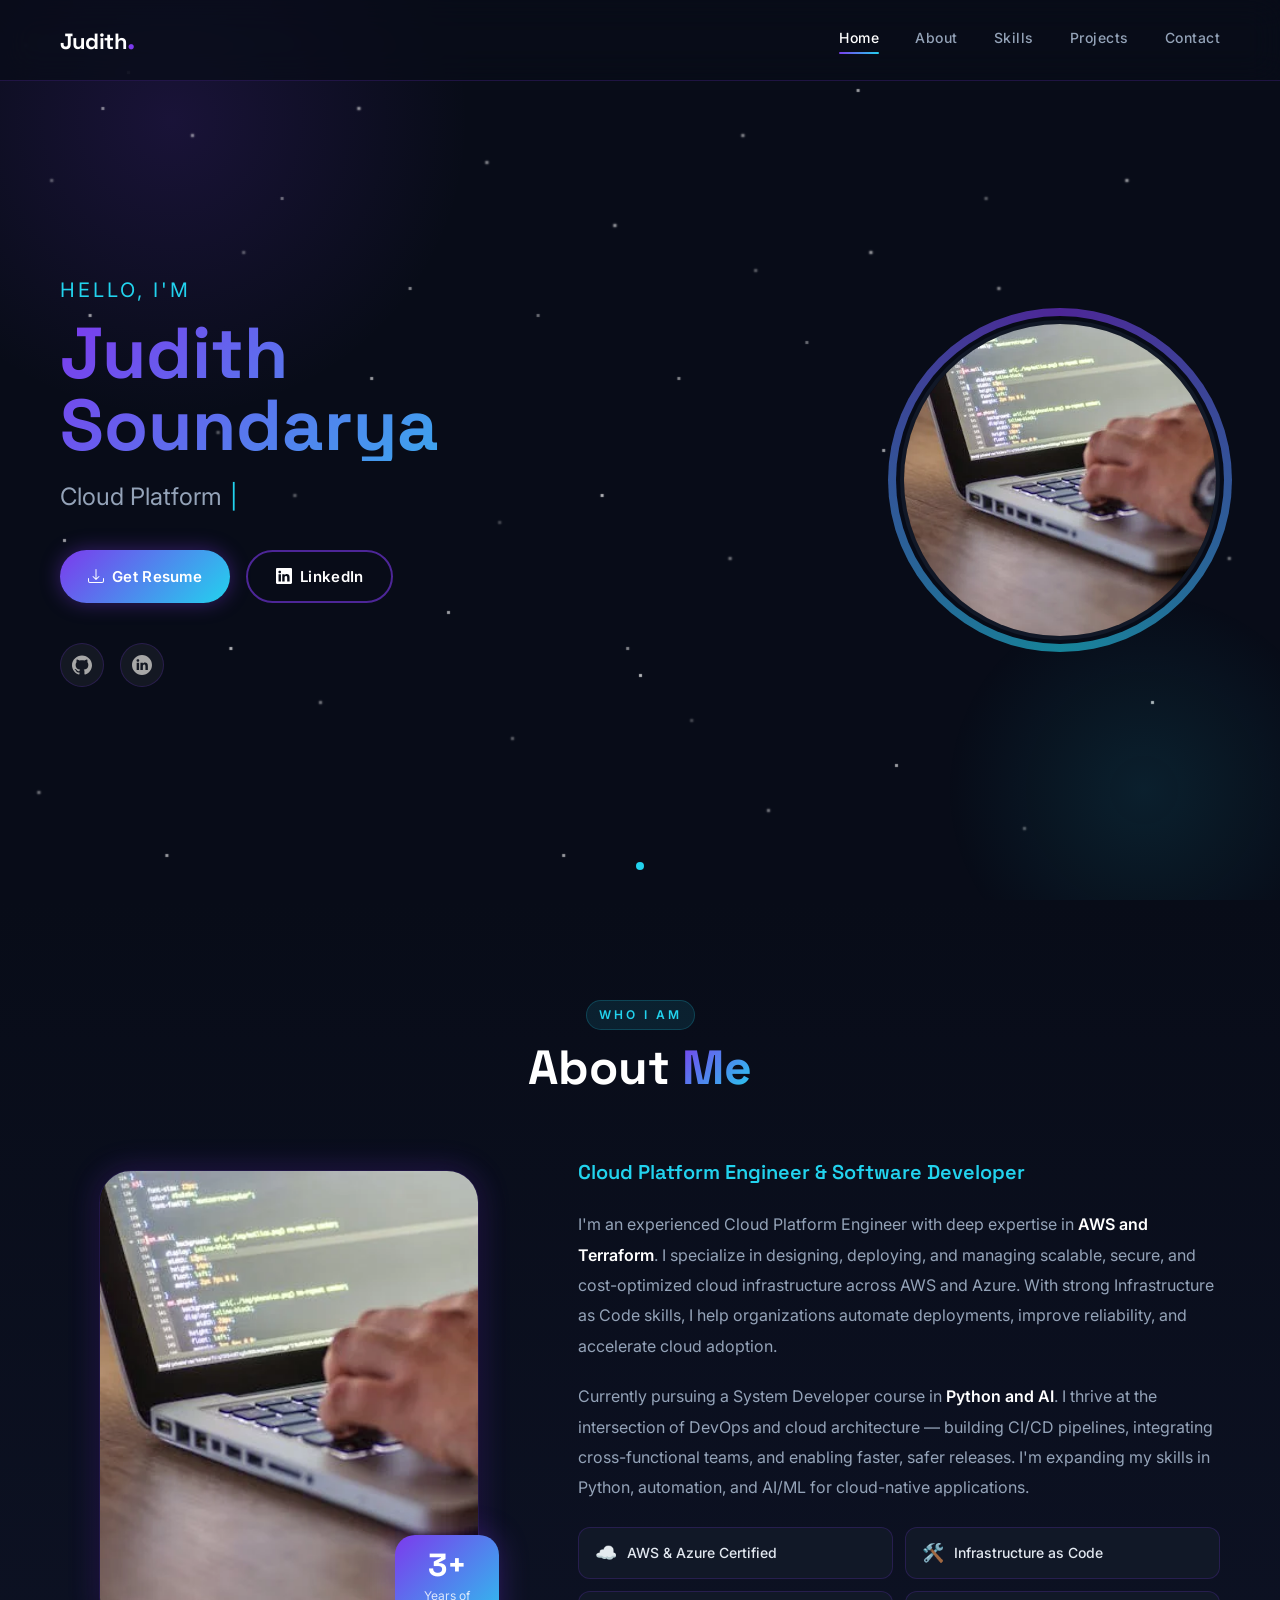
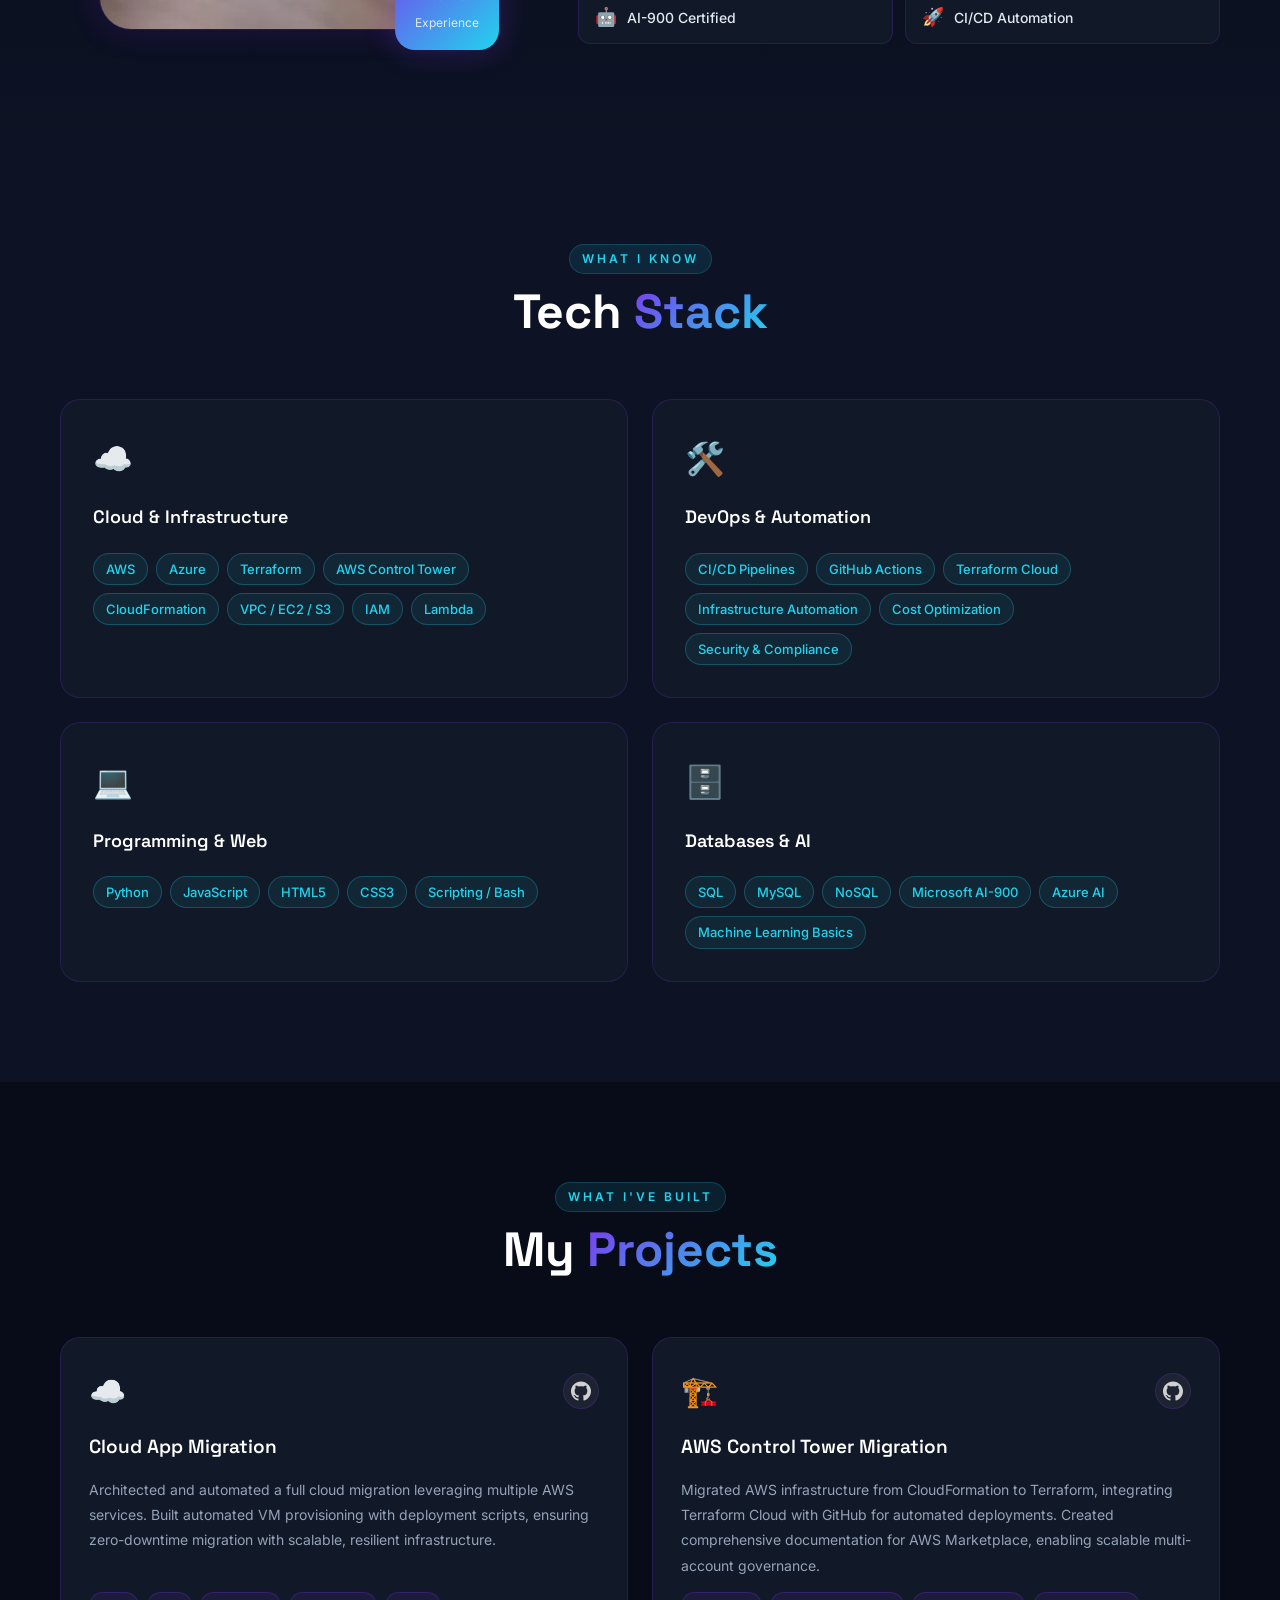
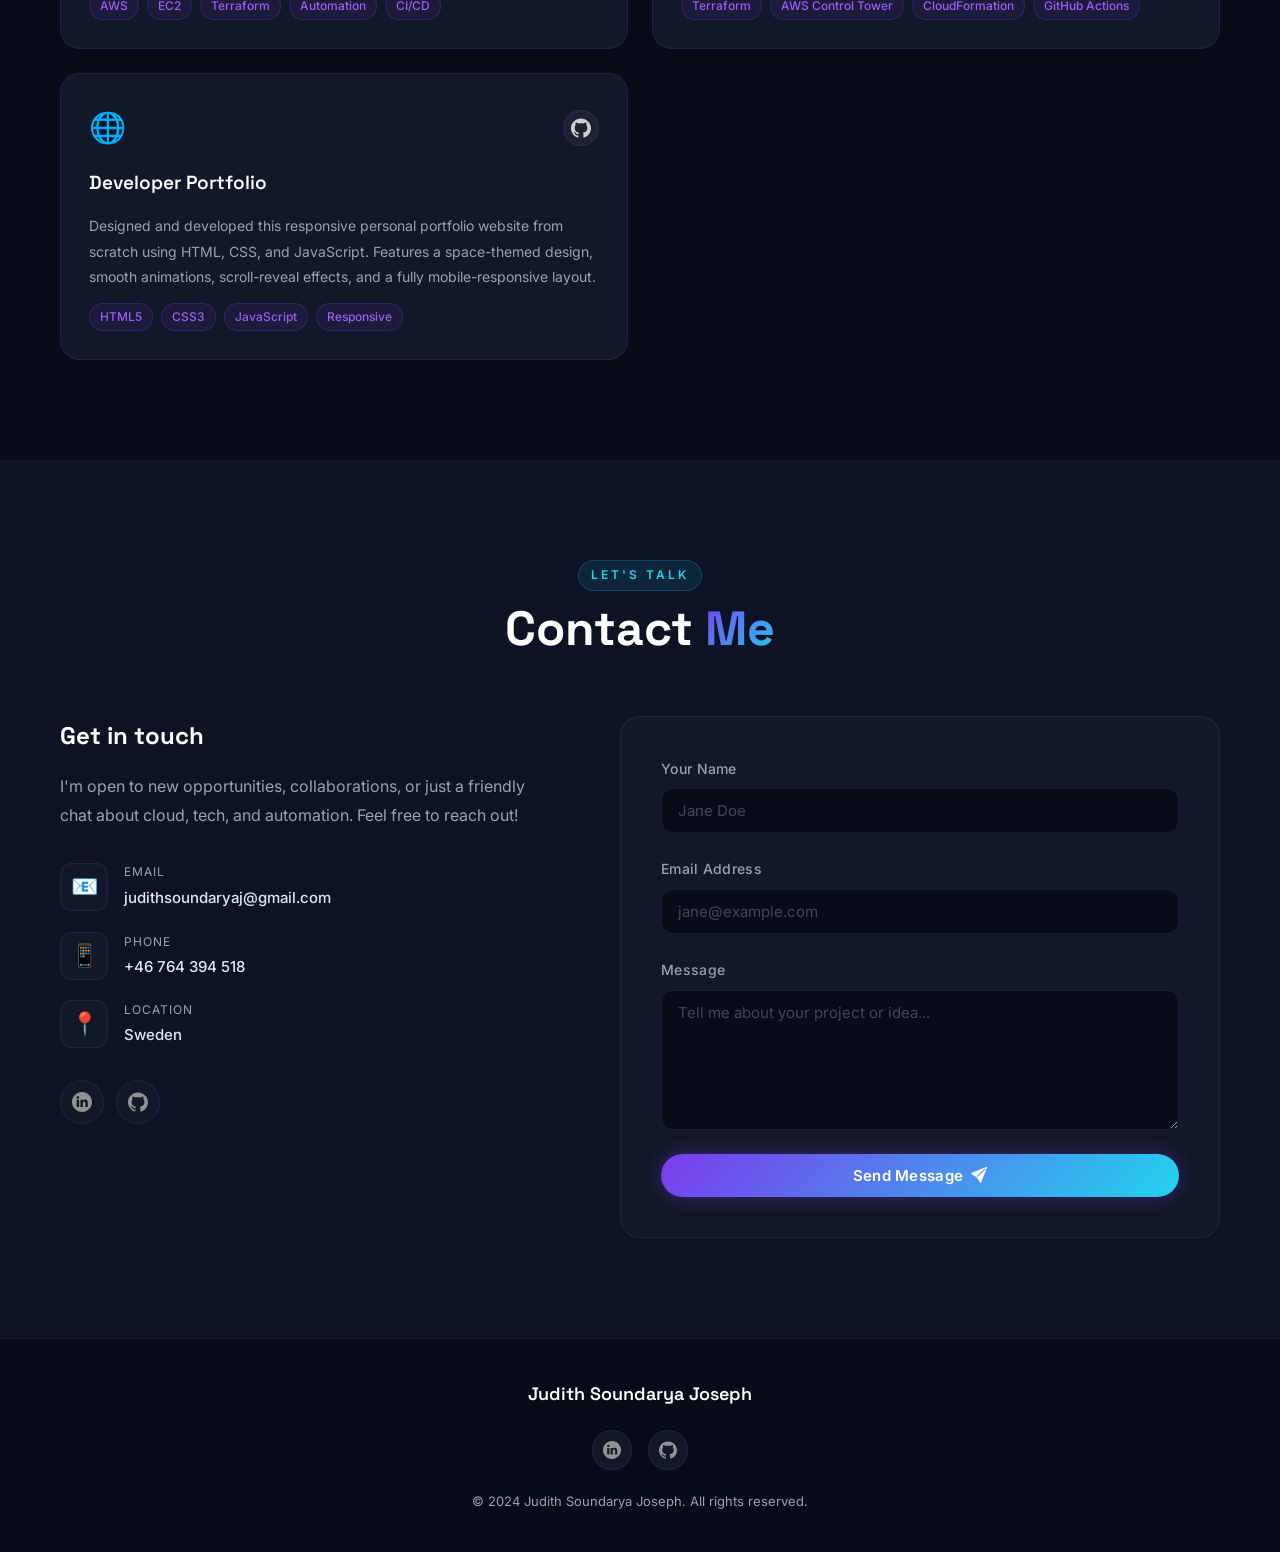
==== commit 55b2d85e: "Portfolio publish" ====
--- a/index.html
+++ b/index.html
@@ -68,9 +68,6 @@
                 <a href="https://github.com/judith2702" target="_blank" class="social-link" aria-label="GitHub">
                     <img src="icons/github.svg" alt="GitHub" class="hero-social-icon">
                 </a>
-                <a href="https://www.instagram.com/judith_shajoe?utm_source=qr&igsh=MWVqMm1wNnYyNDZhdg==" target="_blank" class="social-link" aria-label="Instagram">
-                    <img src="icons/instagram.svg" alt="Instagram" class="hero-social-icon">
-                </a>
                 <a href="https://www.linkedin.com/in/judith-soundarya-joseph-0592a0141" target="_blank" class="social-link" aria-label="LinkedIn">
                     <img src="icons/linkedin.svg" alt="LinkedIn" class="hero-social-icon">
                 </a>
@@ -237,7 +234,7 @@
                 <div class="project-card-header">
                     <span class="project-icon">🏗️</span>
                     <div class="project-links">
-                        <a href="https://github.com/judith2702" target="_blank" class="project-link-icon" aria-label="View on GitHub">
+                        <a href="https://github.com/judith2702/terraform-aws-control_tower_account_factory" target="_blank" class="project-link-icon" aria-label="View on GitHub">
                             <img src="icons/github.svg" alt="GitHub" style="width:20px;filter:invert(1)">
                         </a>
                     </div>
@@ -325,9 +322,6 @@
                     <a href="https://github.com/judith2702" target="_blank" class="contact-social-btn" aria-label="GitHub">
                         <img src="icons/github.svg" alt="GitHub" class="social-icon-sm">
                     </a>
-                    <a href="https://www.instagram.com/judith_shajoe?utm_source=qr&igsh=MWVqMm1wNnYyNDZhdg==" target="_blank" class="contact-social-btn" aria-label="Instagram">
-                        <img src="icons/instagram.svg" alt="Instagram" class="social-icon-sm">
-                    </a>
                 </div>
             </div>
             <div class="contact-form-wrapper reveal">
@@ -359,9 +353,6 @@
         <div class="footer-content">
             <p class="footer-name">Judith Soundarya Joseph</p>
             <div class="footer-socials">
-                <a href="https://www.instagram.com/judith_shajoe?utm_source=qr&igsh=MWVqMm1wNnYyNDZhdg==" target="_blank" class="footer-social-link" aria-label="Instagram">
-                    <img src="icons/instagram.svg" alt="Instagram" class="footer-icon">
-                </a>
                 <a href="https://www.linkedin.com/in/judith-soundarya-joseph-0592a0141" target="_blank" class="footer-social-link" aria-label="LinkedIn">
                     <img src="icons/linkedin.svg" alt="LinkedIn" class="footer-icon">
                 </a>
--- a/portfolio.css
+++ b/portfolio.css
@@ -671,7 +671,7 @@
 }
 .projects-grid {
     display: grid;
-    grid-template-columns: repeat(3, 1fr);
+    grid-template-columns: repeat(2, minmax(0, 1fr));
     gap: 2.4rem;
 }
 .project-card {
@@ -681,7 +681,7 @@
     padding: 2.8rem;
     display: flex;
     flex-direction: column;
-    gap: 1.6rem;
+    gap: 1.4rem;
     transition: var(--transition-slow);
     position: relative;
     overflow: hidden;
@@ -710,6 +710,12 @@
     align-items: center;
 }
 .project-icon { font-size: 3rem; }
+.project-repo-link {
+    color: var(--clr-accent);
+    font-size: 1.3rem;
+    font-weight: 600;
+}
+.project-repo-link:hover { color: var(--clr-white); }
 .project-links {
     display: flex;
     gap: 0.8rem;
@@ -740,6 +746,28 @@
     color: var(--clr-text-muted);
     line-height: 1.8;
     flex-grow: 1;
+}
+.project-details-btn {
+    align-self: flex-start;
+    display: inline-flex;
+    align-items: center;
+    gap: 0.6rem;
+    padding: 0;
+    border: 0;
+    background: transparent;
+    color: var(--clr-accent);
+    font: 600 1.3rem var(--font-sans);
+    cursor: pointer;
+    transition: var(--transition);
+}
+.project-details-btn:hover {
+    color: var(--clr-white);
+    transform: translateX(3px);
+}
+.project-details-btn:focus-visible,
+.project-dialog-close:focus-visible {
+    outline: 2px solid var(--clr-accent);
+    outline-offset: 4px;
 }
 .project-tags {
     display: flex;
@@ -756,6 +784,91 @@
     border-radius: var(--radius-full);
     padding: 0.3rem 1rem;
 }
+.project-dialog {
+    width: min(900px, calc(100% - 3.2rem));
+    max-width: none;
+    max-height: min(86vh, 900px);
+    margin: auto;
+    padding: 0;
+    overflow: hidden;
+    color: var(--clr-text);
+    background: var(--clr-bg-2);
+    border: 1px solid rgba(124, 58, 237, 0.45);
+    border-radius: var(--radius-lg);
+    box-shadow: 0 24px 80px rgba(0, 0, 0, 0.65), var(--shadow-glow);
+}
+.project-dialog::backdrop {
+    background: rgba(3, 6, 16, 0.82);
+    backdrop-filter: blur(8px);
+}
+.project-dialog-panel {
+    position: relative;
+    max-height: min(86vh, 900px);
+    overflow-y: auto;
+    padding: clamp(2.4rem, 5vw, 4.8rem);
+}
+.project-dialog-close {
+    position: sticky;
+    top: 0;
+    float: right;
+    z-index: 1;
+    width: 4rem;
+    height: 4rem;
+    margin: -1rem -1rem 0 1rem;
+    border: 1px solid var(--clr-border);
+    border-radius: 50%;
+    background: var(--clr-surface-2);
+    color: var(--clr-white);
+    font-size: 2.8rem;
+    line-height: 1;
+    cursor: pointer;
+}
+.project-case-study {
+    display: grid;
+    grid-template-columns: repeat(2, minmax(0, 1fr));
+    gap: 1.6rem;
+    clear: both;
+}
+.project-case-study > .section-tag,
+.project-dialog-title,
+.project-dialog-stack {
+    grid-column: 1 / -1;
+}
+.project-case-study > .section-tag { justify-self: start; }
+.project-dialog-title {
+    padding-right: 1rem;
+    color: var(--clr-white);
+    font-family: var(--font-display);
+    font-size: clamp(2.6rem, 4vw, 3.8rem);
+    line-height: 1.2;
+}
+.project-dialog-stack {
+    color: var(--clr-text-muted);
+    font-size: 1.4rem;
+}
+.project-dialog-stack strong { color: var(--clr-text); }
+.project-detail {
+    padding: 1.6rem;
+    border: 1px solid var(--clr-border);
+    border-radius: var(--radius-md);
+    background: rgba(17, 24, 39, 0.75);
+}
+.project-detail h3 {
+    margin-bottom: 0.6rem;
+    color: var(--clr-white);
+    font-family: var(--font-display);
+    font-size: 1.6rem;
+}
+.project-detail p {
+    color: var(--clr-text-muted);
+    font-size: 1.4rem;
+    line-height: 1.75;
+}
+.project-detail a {
+    color: var(--clr-accent);
+    font-weight: 600;
+}
+.project-detail a:hover { color: var(--clr-white); }
 
 /* ============================================================
    CONTACT SECTION
--- a/responsive.css
+++ b/responsive.css
@@ -153,6 +153,9 @@
     .projects-grid {
         grid-template-columns: 1fr;
     }
+    .project-case-study {
+        grid-template-columns: 1fr;
+    }
 
     /* Contact form */
     .contact-form-wrapper {
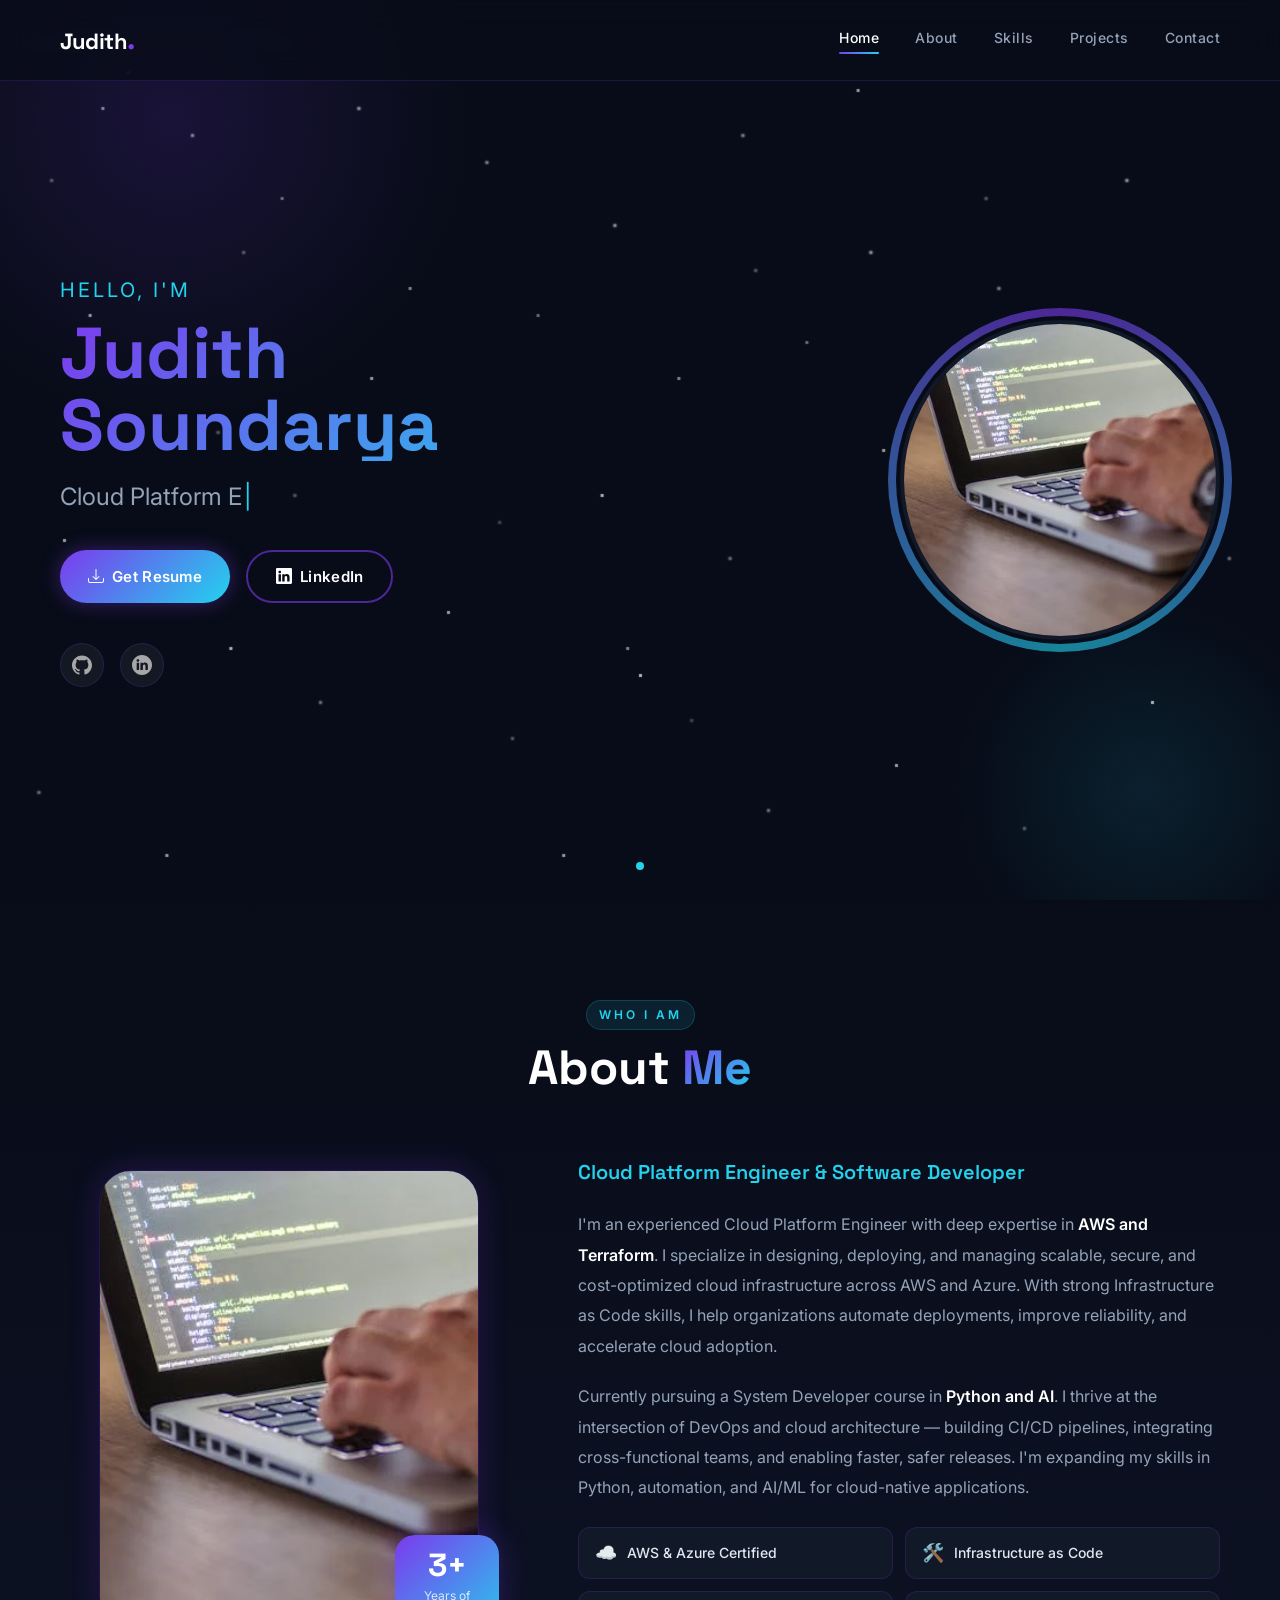
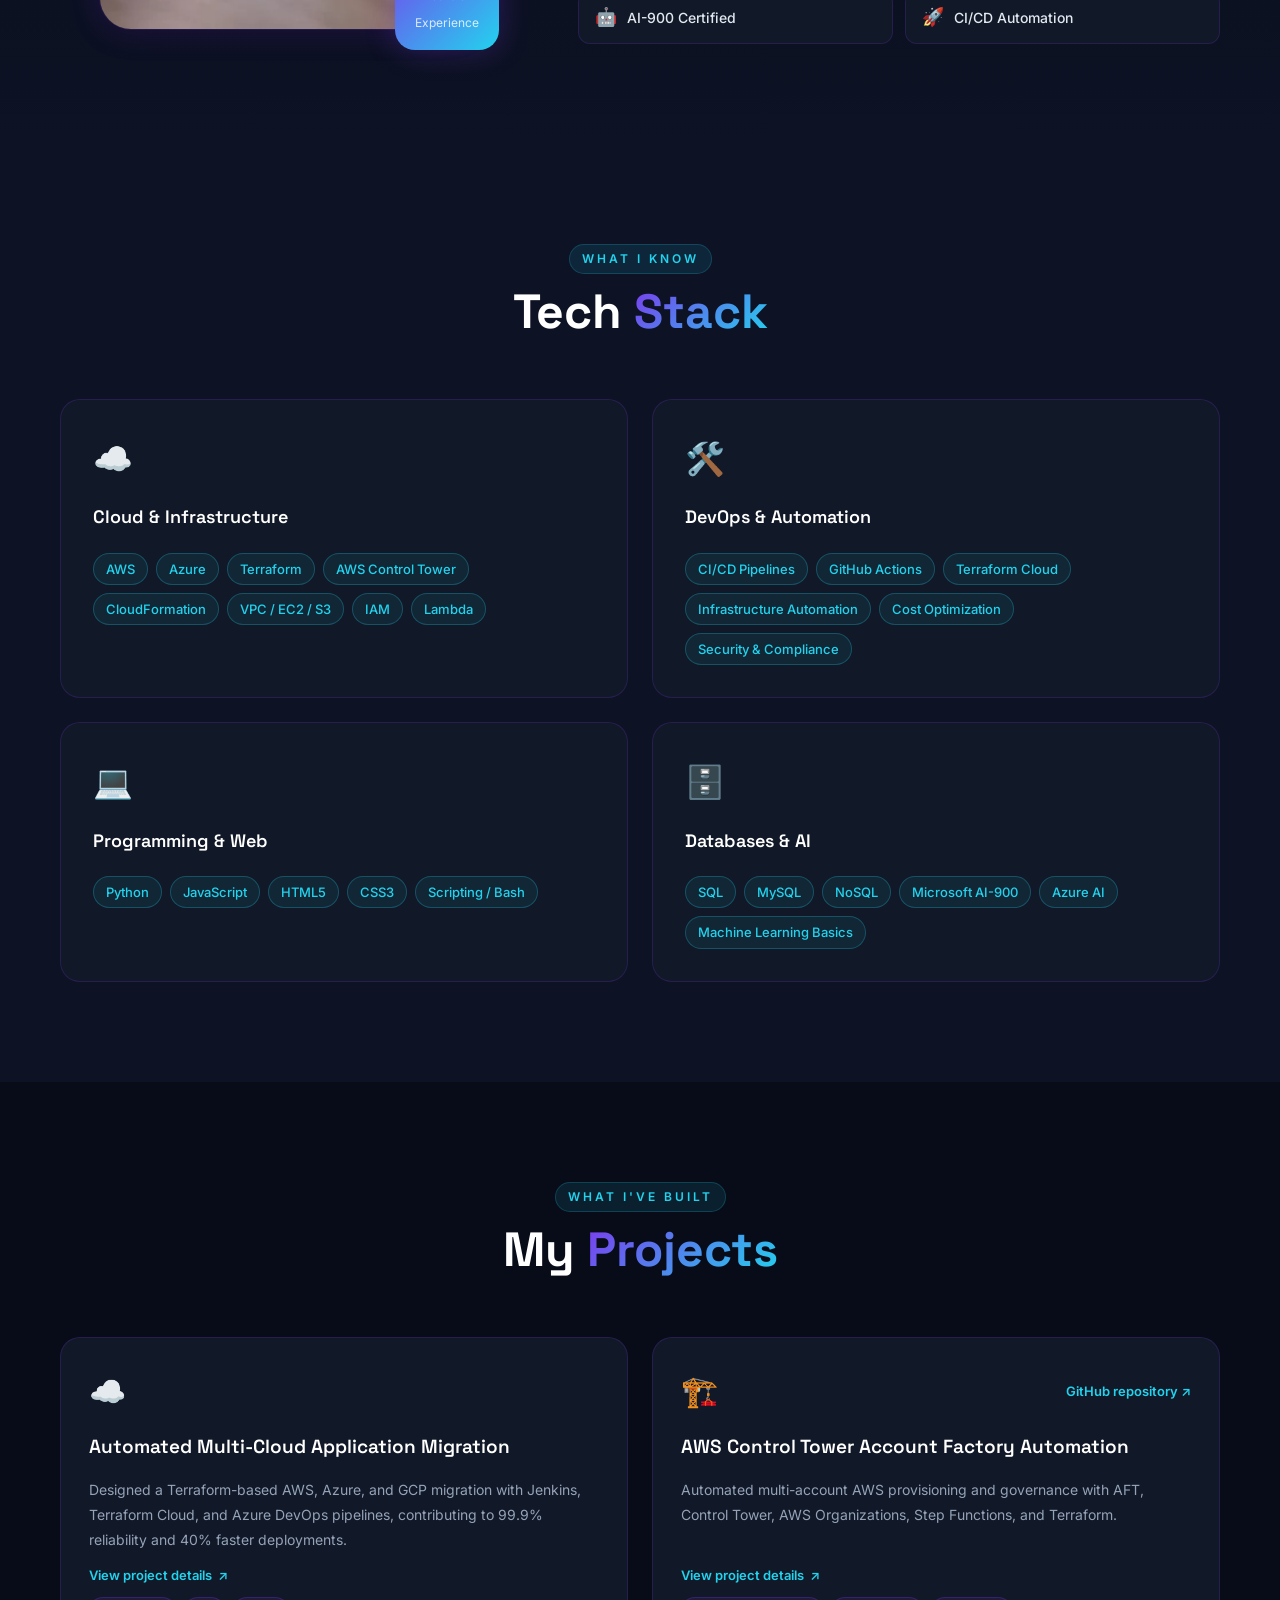
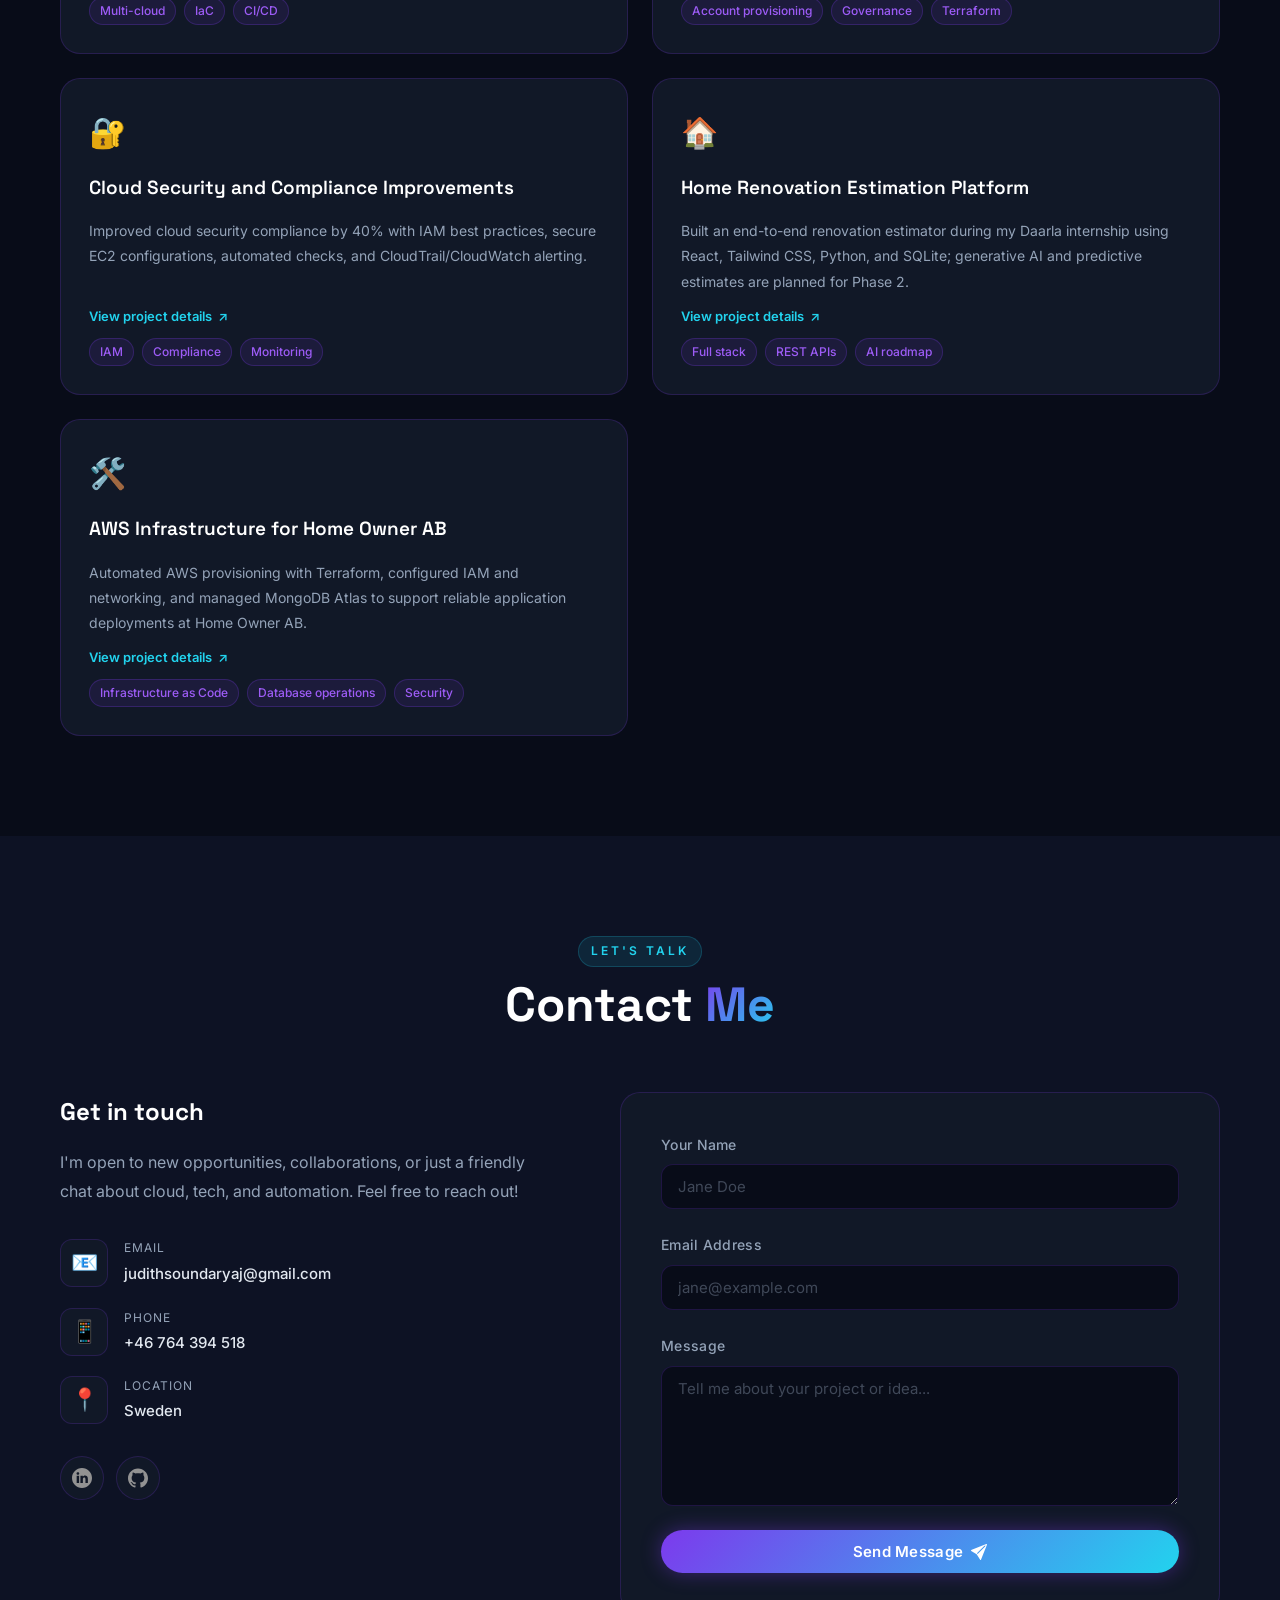
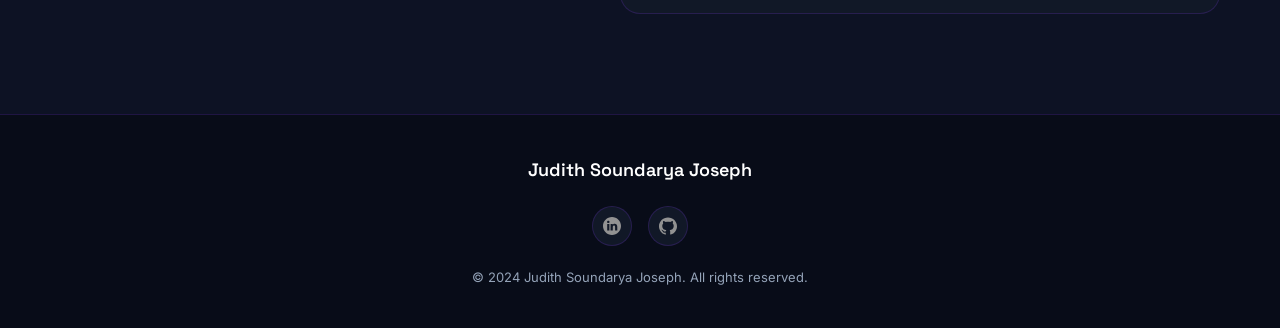
==== commit c845cb81: "fix index and portfolio" ====
--- a/index.html
+++ b/index.html
@@ -206,78 +206,133 @@
         </div>
         <div class="projects-grid">
 
-            <div class="project-card reveal">
-                <div class="project-card-header">
-                    <span class="project-icon">☁️</span>
-                    <div class="project-links">
-                        <a href="https://github.com/judith2702" target="_blank" class="project-link-icon" aria-label="View on GitHub">
-                            <img src="icons/github.svg" alt="GitHub" style="width:20px;filter:invert(1)">
-                        </a>
-                    </div>
-                </div>
-                <h3 class="project-title">Cloud App Migration</h3>
-                <p class="project-desc">
-                    Architected and automated a full cloud migration leveraging multiple AWS services.
-                    Built automated VM provisioning with deployment scripts, ensuring zero-downtime migration
-                    with scalable, resilient infrastructure.
-                </p>
-                <div class="project-tags">
-                    <span class="project-tag">AWS</span>
-                    <span class="project-tag">EC2</span>
-                    <span class="project-tag">Terraform</span>
-                    <span class="project-tag">Automation</span>
-                    <span class="project-tag">CI/CD</span>
-                </div>
-            </div>
-
-            <div class="project-card reveal">
+            <article class="project-card reveal">
+                <div class="project-card-header"><span class="project-icon">☁️</span></div>
+                <h3 class="project-title">Automated Multi-Cloud Application Migration</h3>
+                <p class="project-desc">Designed a Terraform-based AWS, Azure, and GCP migration with Jenkins, Terraform Cloud, and Azure DevOps pipelines, contributing to 99.9% reliability and 40% faster deployments.</p>
+                <button class="project-details-btn" type="button" data-project-details="multi-cloud" aria-controls="project-dialog" aria-haspopup="dialog">View project details <span aria-hidden="true">↗</span></button>
+                <div class="project-tags"><span class="project-tag">Multi-cloud</span><span class="project-tag">IaC</span><span class="project-tag">CI/CD</span></div>
+            </article>
+
+            <article class="project-card reveal">
                 <div class="project-card-header">
                     <span class="project-icon">🏗️</span>
-                    <div class="project-links">
-                        <a href="https://github.com/judith2702/terraform-aws-control_tower_account_factory" target="_blank" class="project-link-icon" aria-label="View on GitHub">
-                            <img src="icons/github.svg" alt="GitHub" style="width:20px;filter:invert(1)">
-                        </a>
-                    </div>
-                </div>
-                <h3 class="project-title">AWS Control Tower Migration</h3>
-                <p class="project-desc">
-                    Migrated AWS infrastructure from CloudFormation to Terraform, integrating Terraform Cloud
-                    with GitHub for automated deployments. Created comprehensive documentation
-                    for AWS Marketplace, enabling scalable multi-account governance.
-                </p>
-                <div class="project-tags">
-                    <span class="project-tag">Terraform</span>
-                    <span class="project-tag">AWS Control Tower</span>
-                    <span class="project-tag">CloudFormation</span>
-                    <span class="project-tag">GitHub Actions</span>
-                </div>
-            </div>
-
-            <div class="project-card reveal">
-                <div class="project-card-header">
-                    <span class="project-icon">🌐</span>
-                    <div class="project-links">
-                        <a href="https://github.com/judith2702" target="_blank" class="project-link-icon" aria-label="View on GitHub">
-                            <img src="icons/github.svg" alt="GitHub" style="width:20px;filter:invert(1)">
-                        </a>
-                    </div>
-                </div>
-                <h3 class="project-title">Developer Portfolio</h3>
-                <p class="project-desc">
-                    Designed and developed this responsive personal portfolio website from scratch using
-                    HTML, CSS, and JavaScript. Features a space-themed design, smooth animations,
-                    scroll-reveal effects, and a fully mobile-responsive layout.
-                </p>
-                <div class="project-tags">
-                    <span class="project-tag">HTML5</span>
-                    <span class="project-tag">CSS3</span>
-                    <span class="project-tag">JavaScript</span>
-                    <span class="project-tag">Responsive</span>
-                </div>
-            </div>
+                    <a href="https://github.com/judith2702/terraform-aws-control_tower_account_factory" target="_blank" rel="noopener noreferrer" class="project-repo-link">GitHub repository ↗</a>
+                </div>
+                <h3 class="project-title">AWS Control Tower Account Factory Automation</h3>
+                <p class="project-desc">Automated multi-account AWS provisioning and governance with AFT, Control Tower, AWS Organizations, Step Functions, and Terraform.</p>
+                <button class="project-details-btn" type="button" data-project-details="aft" aria-controls="project-dialog" aria-haspopup="dialog">View project details <span aria-hidden="true">↗</span></button>
+                <div class="project-tags"><span class="project-tag">Account provisioning</span><span class="project-tag">Governance</span><span class="project-tag">Terraform</span></div>
+            </article>
+
+            <article class="project-card reveal">
+                <div class="project-card-header"><span class="project-icon">🔐</span></div>
+                <h3 class="project-title">Cloud Security and Compliance Improvements</h3>
+                <p class="project-desc">Improved cloud security compliance by 40% with IAM best practices, secure EC2 configurations, automated checks, and CloudTrail/CloudWatch alerting.</p>
+                <button class="project-details-btn" type="button" data-project-details="security" aria-controls="project-dialog" aria-haspopup="dialog">View project details <span aria-hidden="true">↗</span></button>
+                <div class="project-tags"><span class="project-tag">IAM</span><span class="project-tag">Compliance</span><span class="project-tag">Monitoring</span></div>
+            </article>
+
+            <article class="project-card reveal">
+                <div class="project-card-header"><span class="project-icon">🏠</span></div>
+                <h3 class="project-title">Home Renovation Estimation Platform</h3>
+                <p class="project-desc">Built an end-to-end renovation estimator during my Daarla internship using React, Tailwind CSS, Python, and SQLite; generative AI and predictive estimates are planned for Phase 2.</p>
+                <button class="project-details-btn" type="button" data-project-details="renovation" aria-controls="project-dialog" aria-haspopup="dialog">View project details <span aria-hidden="true">↗</span></button>
+                <div class="project-tags"><span class="project-tag">Full stack</span><span class="project-tag">REST APIs</span><span class="project-tag">AI roadmap</span></div>
+            </article>
+
+            <article class="project-card reveal">
+                <div class="project-card-header"><span class="project-icon">🛠️</span></div>
+                <h3 class="project-title">AWS Infrastructure for Home Owner AB</h3>
+                <p class="project-desc">Automated AWS provisioning with Terraform, configured IAM and networking, and managed MongoDB Atlas to support reliable application deployments at Home Owner AB.</p>
+                <button class="project-details-btn" type="button" data-project-details="homeowner" aria-controls="project-dialog" aria-haspopup="dialog">View project details <span aria-hidden="true">↗</span></button>
+                <div class="project-tags"><span class="project-tag">Infrastructure as Code</span><span class="project-tag">Database operations</span><span class="project-tag">Security</span></div>
+            </article>
 
         </div>
     </section>
+
+    <dialog class="project-dialog" id="project-dialog" aria-labelledby="project-dialog-title">
+        <div class="project-dialog-panel">
+            <button class="project-dialog-close" type="button" aria-label="Close project details">&times;</button>
+            <div class="project-dialog-content" id="project-dialog-content"></div>
+        </div>
+    </dialog>
+
+    <template id="project-details-multi-cloud">
+        <article class="project-case-study">
+            <span class="section-tag">Client migration</span>
+            <h2 class="project-dialog-title" id="project-dialog-title">Automated Multi-Cloud Application Migration</h2>
+            <p class="project-dialog-stack"><strong>Stack:</strong> AWS · Azure · GCP · Terraform · Jenkins · Terraform Cloud · Azure DevOps</p>
+            <section class="project-detail"><h3>The Problem</h3><p>Client applications needed to move across cloud environments while maintaining reliable service and repeatable deployments.</p></section>
+            <section class="project-detail"><h3>My Role</h3><p>Designed the hybrid-cloud approach, automated infrastructure provisioning with Terraform, and implemented delivery pipelines with Jenkins, Terraform Cloud, and Azure DevOps.</p></section>
+            <section class="project-detail"><h3>Approach and Technical Decisions</h3><p>Used Terraform for infrastructure as code and CI/CD tooling to standardize delivery across cloud environments. The resume does not record alternatives evaluated.</p></section>
+            <section class="project-detail"><h3>Key Challenge</h3><p>Maintaining reliability across a migration spanning multiple cloud providers. A resilient hybrid architecture and infrastructure-as-code practices supported consistent operations.</p></section>
+            <section class="project-detail"><h3>Evidence</h3><p>Resume-backed results: 99.9% system reliability and 40% faster deployments. Architecture diagrams or a public demo were not provided.</p></section>
+            <section class="project-detail"><h3>Outcome</h3><p>Achieved 99.9% system reliability for the multi-cloud strategy and reduced deployment time by 40% through pipeline improvements.</p></section>
+            <section class="project-detail"><h3>What I Would Do Differently</h3><p>Add a migration runbook, architecture diagram, and service-level dashboards to make deployment and reliability decisions easier to review.</p></section>
+        </article>
+    </template>
+
+    <template id="project-details-aft">
+        <article class="project-case-study">
+            <span class="section-tag">Cloud governance</span>
+            <h2 class="project-dialog-title" id="project-dialog-title">AWS Control Tower Account Factory Automation</h2>
+            <p class="project-dialog-stack"><strong>Stack:</strong> AWS Control Tower · AFT · Terraform · AWS Organizations · Step Functions</p>
+            <section class="project-detail"><h3>The Problem</h3><p>Creating and managing accounts across multiple environments requires consistent setup, policy enforcement, and lifecycle processes.</p></section>
+            <section class="project-detail"><h3>My Role</h3><p>Implemented AFT-based account factory automation and managed Control Tower, AWS Organizations, and Step Functions through Terraform.</p></section>
+            <section class="project-detail"><h3>Approach and Technical Decisions</h3><p>Used AFT and Terraform to standardize account provisioning, with Control Tower and organizational policies for governance. The resume does not specify alternatives considered.</p></section>
+            <section class="project-detail"><h3>Key Challenge</h3><p>Keeping account setup and governance consistent as environments grow. Standardized provisioning and policy enforcement addressed that operational need.</p></section>
+            <section class="project-detail"><h3>Evidence</h3><p><a href="https://github.com/judith2702/terraform-aws-control_tower_account_factory" target="_blank" rel="noopener noreferrer">View the AFT Terraform repository ↗</a></p></section>
+            <section class="project-detail"><h3>Outcome</h3><p>Enabled standardized account setup, policy enforcement, and lifecycle management across multiple environments.</p></section>
+            <section class="project-detail"><h3>What I Would Do Differently</h3><p>Expand the repository evidence with automated test results and a clear account-request-to-provisioning architecture diagram.</p></section>
+        </article>
+    </template>
+
+    <template id="project-details-security">
+        <article class="project-case-study">
+            <span class="section-tag">Cloud security</span>
+            <h2 class="project-dialog-title" id="project-dialog-title">Cloud Security and Compliance Improvements</h2>
+            <p class="project-dialog-stack"><strong>Stack:</strong> AWS IAM · EC2 · CloudTrail · CloudWatch · SNS · SQS</p>
+            <section class="project-detail"><h3>The Problem</h3><p>The work focused on improving cloud security compliance and making infrastructure monitoring and alerting more effective.</p></section>
+            <section class="project-detail"><h3>My Role</h3><p>Applied IAM strategies and EC2 security enhancements, automated compliance checks, and set up CloudTrail and CloudWatch monitoring with SNS/SQS alerting.</p></section>
+            <section class="project-detail"><h3>Approach and Technical Decisions</h3><p>Combined identity controls, secure compute configuration, and automated monitoring so security and operational signals could be acted on. The resume does not document alternatives evaluated.</p></section>
+            <section class="project-detail"><h3>Key Challenge</h3><p>Turning security requirements into repeatable controls and actionable alerts. IAM practices, EC2 hardening, and automated monitoring addressed the work described in the resume.</p></section>
+            <section class="project-detail"><h3>Evidence</h3><p>The resume reports a 40% improvement in security compliance and faster resolution through automated log monitoring and alerting.</p></section>
+            <section class="project-detail"><h3>Outcome</h3><p>Improved cloud security compliance by 40% and improved issue-resolution speed with automated monitoring and alerts.</p></section>
+            <section class="project-detail"><h3>What I Would Do Differently</h3><p>Publish a sanitized control checklist and before/after compliance measurement so the improvement can be independently understood.</p></section>
+        </article>
+    </template>
+
+    <template id="project-details-renovation">
+        <article class="project-case-study">
+            <span class="section-tag">Full-stack internship</span>
+            <h2 class="project-dialog-title" id="project-dialog-title">Home Renovation Estimation Platform</h2>
+            <p class="project-dialog-stack"><strong>Stack:</strong> React · Tailwind CSS · Python · SQLite</p>
+            <section class="project-detail"><h3>The Problem</h3><p>The platform needed an integrated web experience for home renovation estimation, with a responsive user interface and backend data handling.</p></section>
+            <section class="project-detail"><h3>My Role</h3><p>As a Full Stack Developer Intern at Daarla, developed the React/Tailwind frontend, Python business logic and API endpoints, and SQLite schemas; integrated the components into a functional platform.</p></section>
+            <section class="project-detail"><h3>Approach and Technical Decisions</h3><p>Separated the interface, backend services, and application data across React, Python, and SQLite. Generative AI and regression-based estimate calculations are planned for Phase 2, not completed features.</p></section>
+            <section class="project-detail"><h3>Key Challenge</h3><p>Connecting frontend interactions to backend business logic and persistent data. Integration across the UI, API endpoints, and SQLite produced the end-to-end application.</p></section>
+            <section class="project-detail"><h3>Evidence</h3><p>The resume documents the frontend, backend, database schema, and end-to-end integration. A public demo or repository link was not supplied.</p></section>
+            <section class="project-detail"><h3>Outcome</h3><p>Delivered a functional full-stack platform. The next planned phase includes generative AI and regression-based estimate calculations.</p></section>
+            <section class="project-detail"><h3>What I Would Do Differently</h3><p>Validate estimate quality against real project data and add a documented API contract and automated integration tests before expanding predictive features.</p></section>
+        </article>
+    </template>
+
+    <template id="project-details-homeowner">
+        <article class="project-case-study">
+            <span class="section-tag">Infrastructure engineering</span>
+            <h2 class="project-dialog-title" id="project-dialog-title">AWS Infrastructure for Home Owner AB</h2>
+            <p class="project-dialog-stack"><strong>Stack:</strong> AWS · Terraform · MongoDB Atlas · IAM · CI/CD</p>
+            <section class="project-detail"><h3>The Problem</h3><p>Application environments needed reliable cloud infrastructure, secure access and networking, and data storage to support production deployments.</p></section>
+            <section class="project-detail"><h3>My Role</h3><p>Designed and managed AWS infrastructure, automated provisioning with Terraform, managed MongoDB Atlas clusters, and collaborated on CI/CD integration.</p></section>
+            <section class="project-detail"><h3>Approach and Technical Decisions</h3><p>Used Terraform for repeatable resource provisioning, IAM and network policies for access control, and MongoDB Atlas for managed data storage. The resume does not specify alternatives evaluated.</p></section>
+            <section class="project-detail"><h3>Key Challenge</h3><p>Coordinating infrastructure, security, data storage, and application deployment needs. IaC, configured access controls, and collaboration with developers connected these parts.</p></section>
+            <section class="project-detail"><h3>Evidence</h3><p>Resume-backed responsibilities include Terraform-based AWS infrastructure, MongoDB Atlas management, IAM/networking configuration, and CI/CD collaboration. No public project artifact was supplied.</p></section>
+            <section class="project-detail"><h3>Outcome</h3><p>Supported scalable, reliable application environments and integrated infrastructure into development deployment workflows.</p></section>
+            <section class="project-detail"><h3>What I Would Do Differently</h3><p>Add infrastructure diagrams, deployment validation checks, and documented database performance and backup targets to make operational readiness measurable.</p></section>
+        </article>
+    </template>
 
     <!-- ===== CONTACT ===== -->
     <section id="contact" class="contact">
@@ -369,4 +424,4 @@
 
     <script src="script.js"></script>
 </body>
-</html>
+</html>
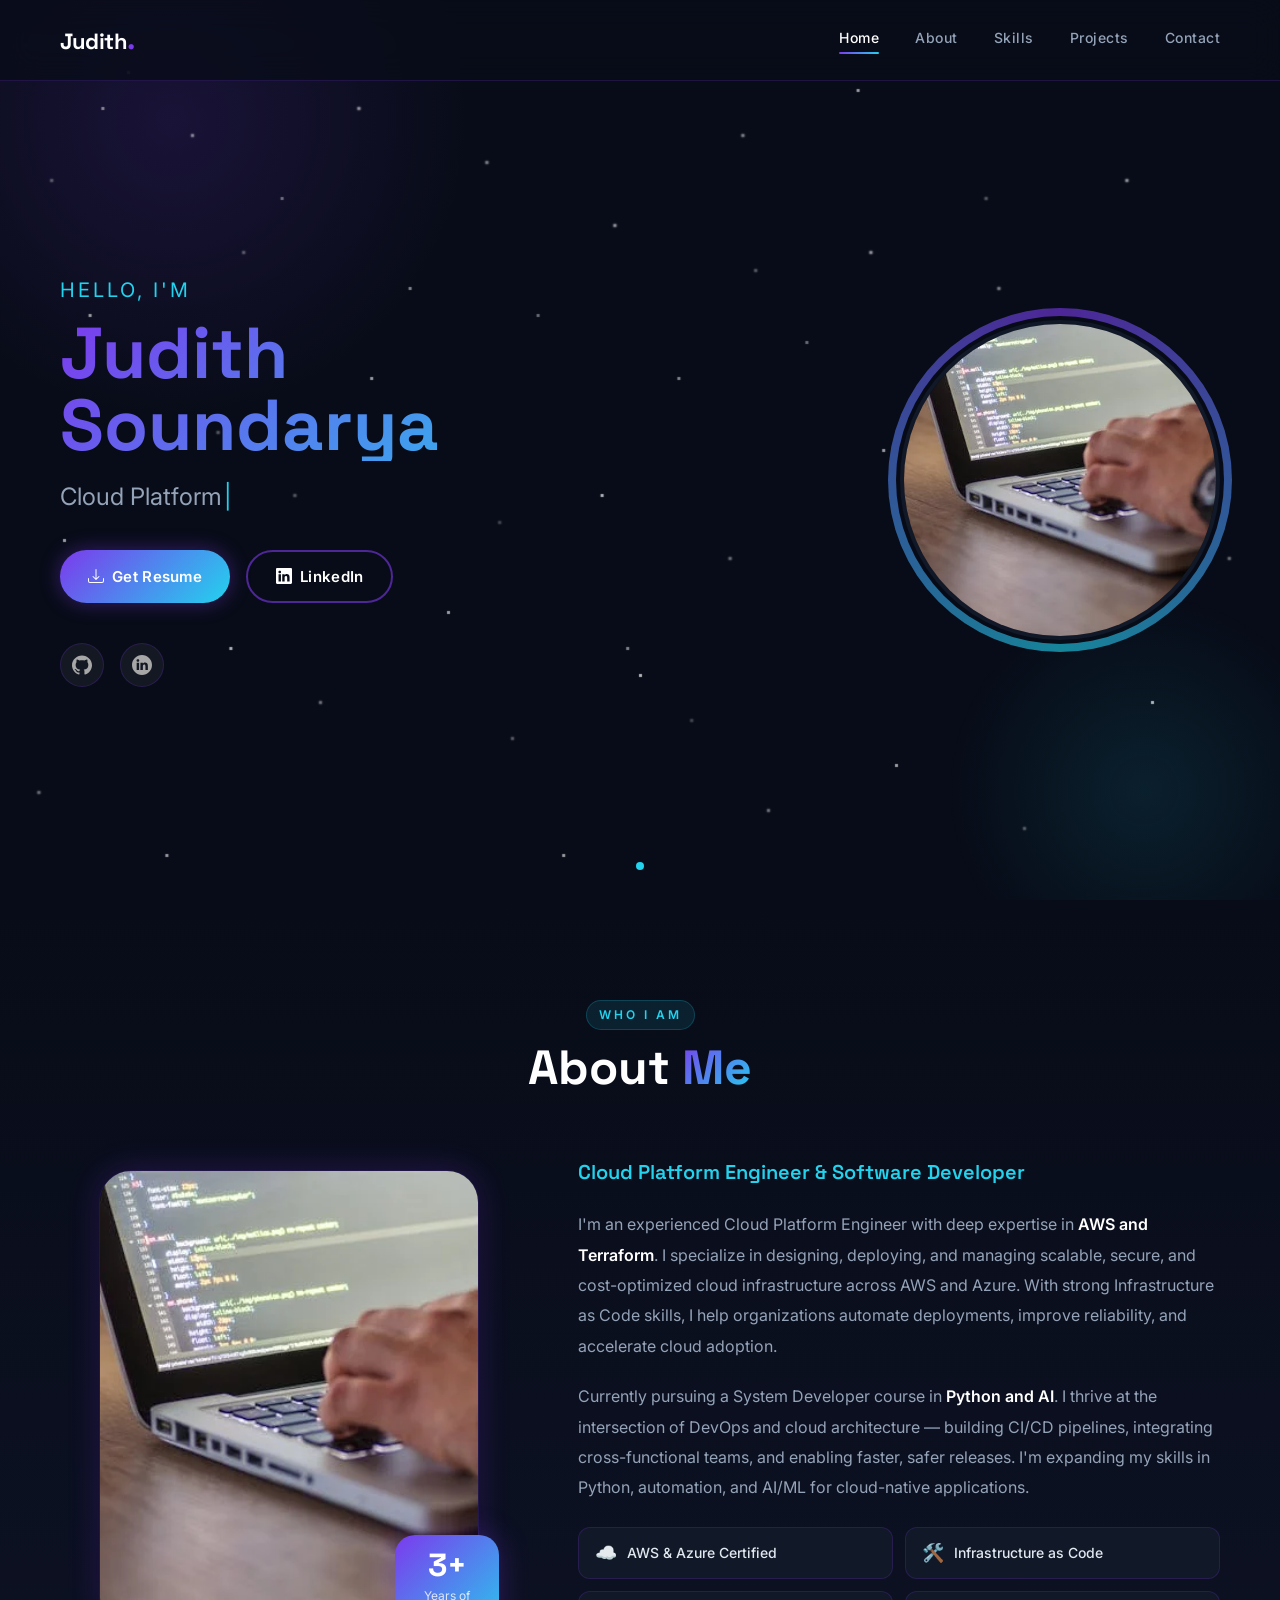
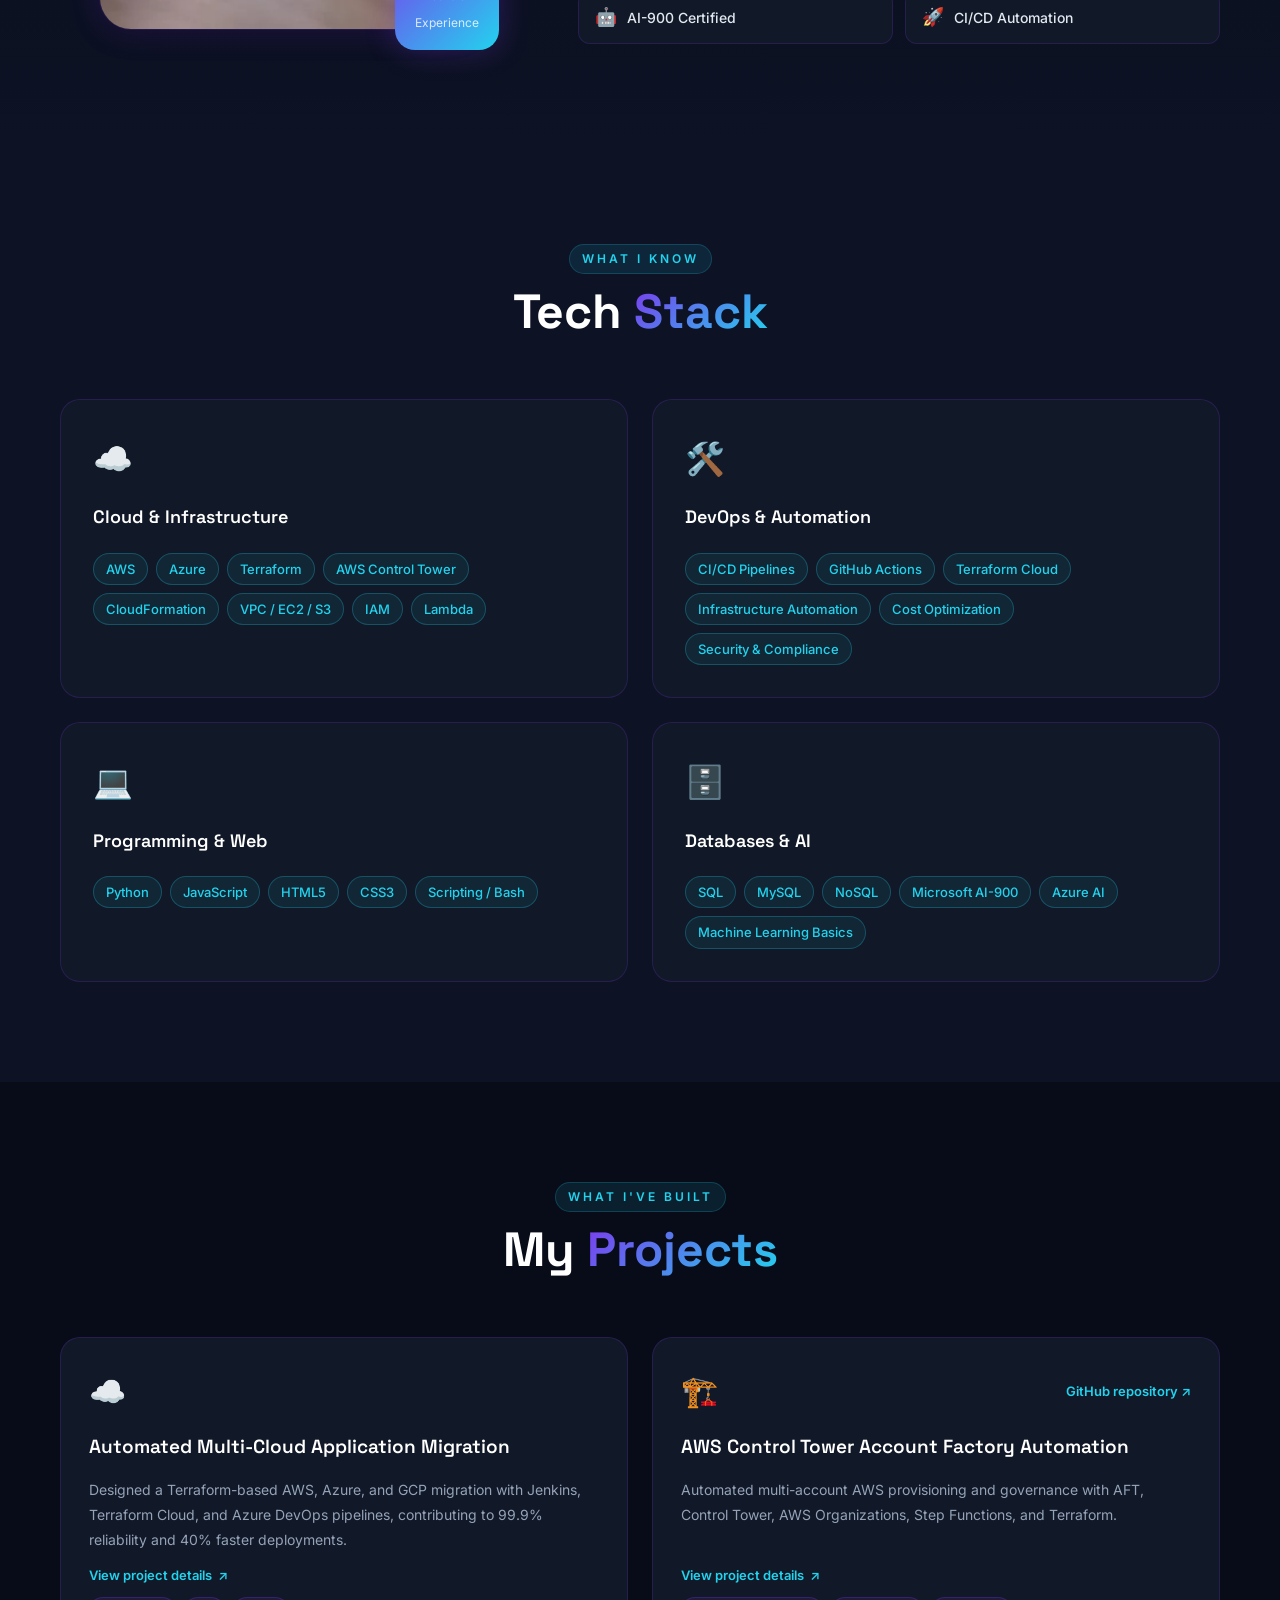
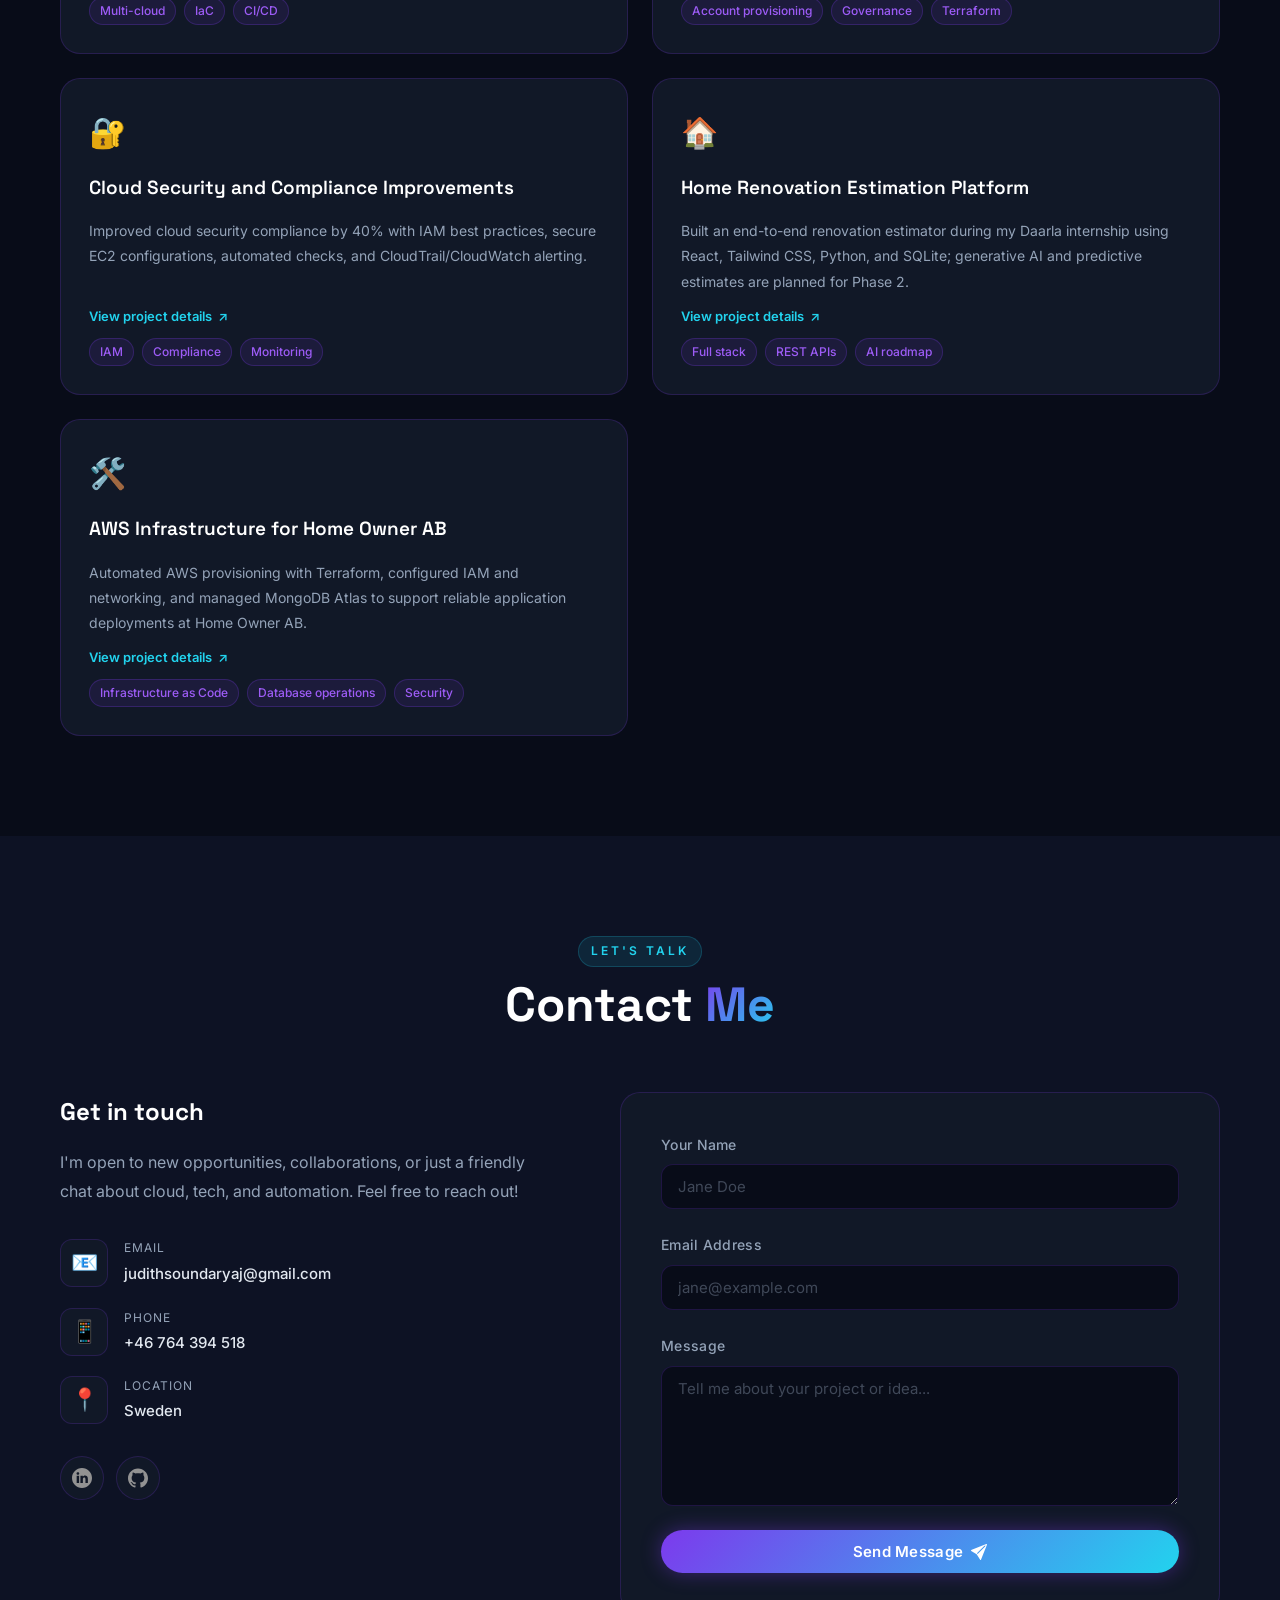
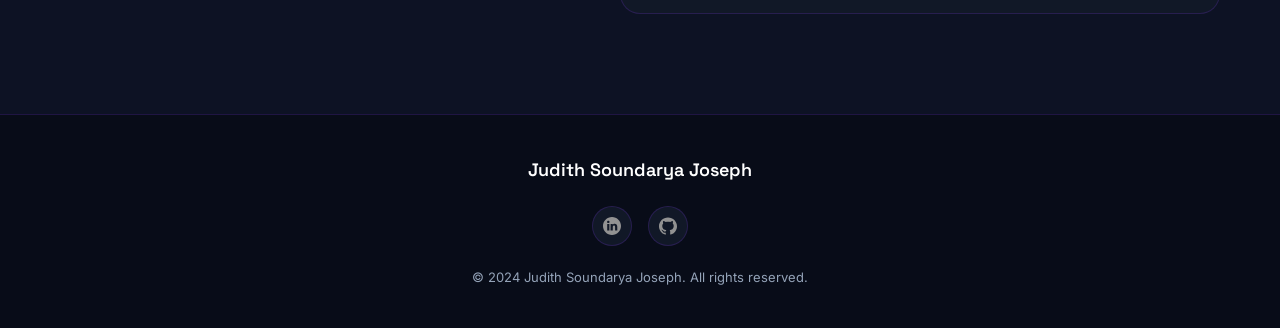
==== commit dc3210c8: "fix contact response" ====
--- a/index.html
+++ b/index.html
@@ -380,7 +380,7 @@
                 </div>
             </div>
             <div class="contact-form-wrapper reveal">
-                <form class="contact-form" id="contact-form" action="https://formspree.io/f/xjudith" method="POST">
+                <form class="contact-form" id="contact-form" action="mailto:judithsoundaryaj@gmail.com" method="POST" enctype="text/plain">
                     <div class="form-group">
                         <label for="contact-name" class="form-label">Your Name</label>
                         <input type="text" id="contact-name" name="name" class="form-input" placeholder="Jane Doe" required>
@@ -397,7 +397,7 @@
                         <span id="btn-send-text">Send Message</span>
                         <svg xmlns="http://www.w3.org/2000/svg" width="16" height="16" fill="currentColor" viewBox="0 0 16 16"><path d="M15.964.686a.5.5 0 0 0-.65-.65L.767 5.855H.766l-.452.18a.5.5 0 0 0-.082.887l.41.26.001.002 4.995 3.178 3.178 4.995.002.002.26.41a.5.5 0 0 0 .886-.083l6-15Zm-1.833 1.89L6.637 10.07l-.215-.338a.5.5 0 0 0-.154-.154l-.338-.215 7.494-7.494 1.178-.471-.47 1.178Z"/></svg>
                     </button>
-                    <p class="form-success" id="form-success">✅ Thank you! Your message has been sent.</p>
+                    <p class="form-success" id="form-success" role="status">Your email app should open with your message ready. Review it and press Send to deliver it.</p>
                 </form>
             </div>
         </div>
